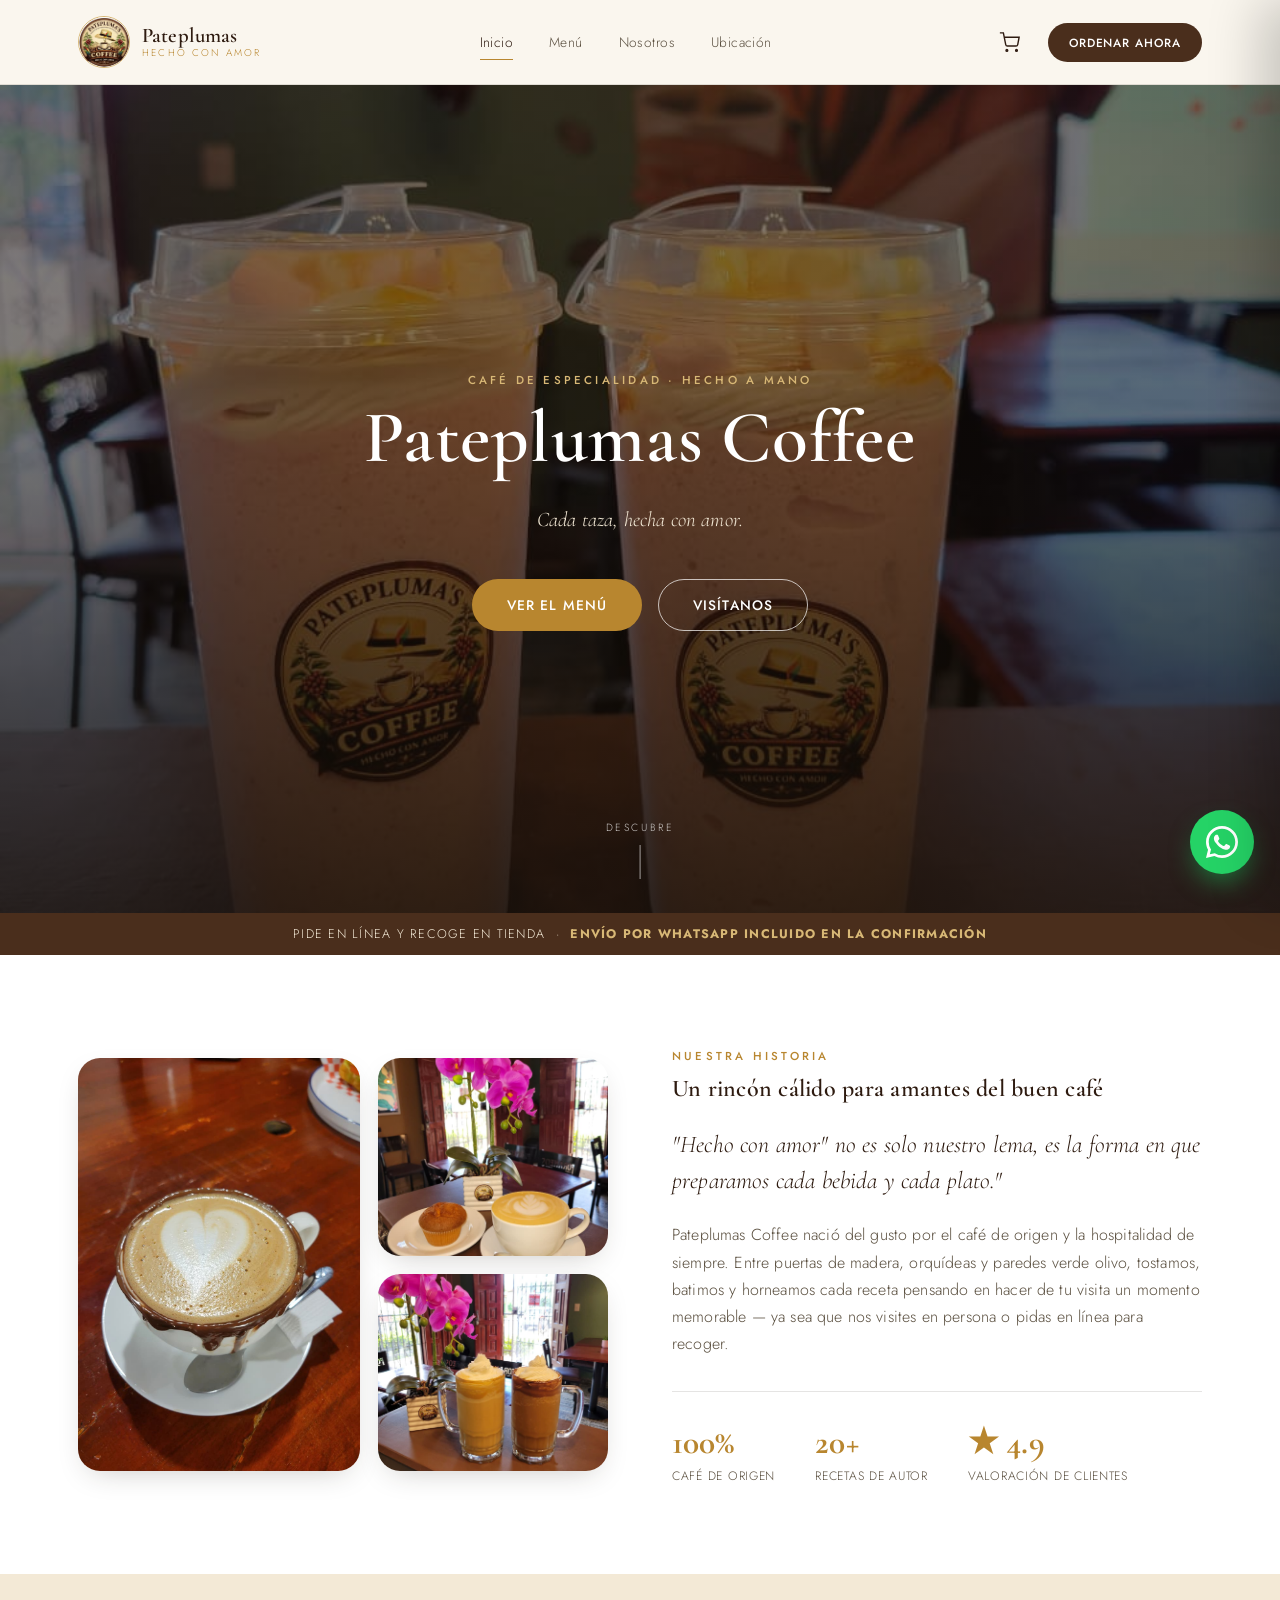
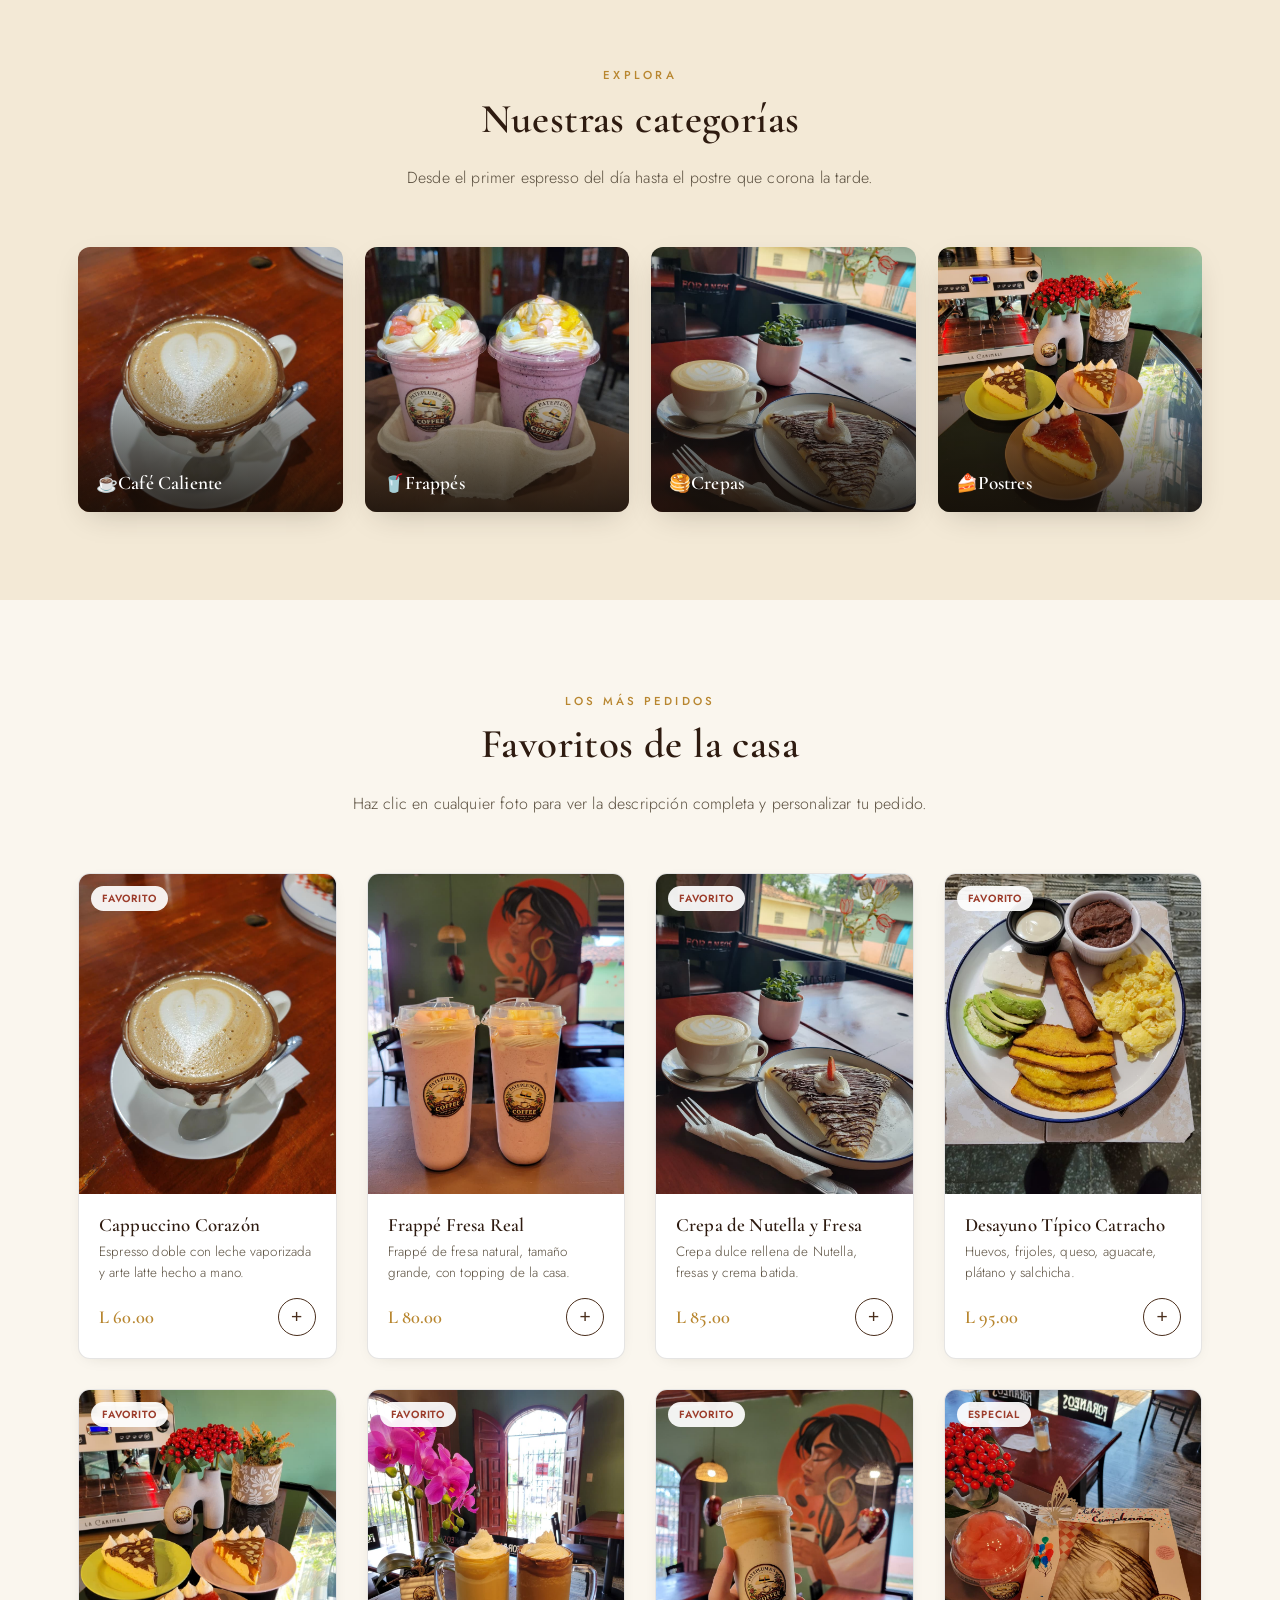
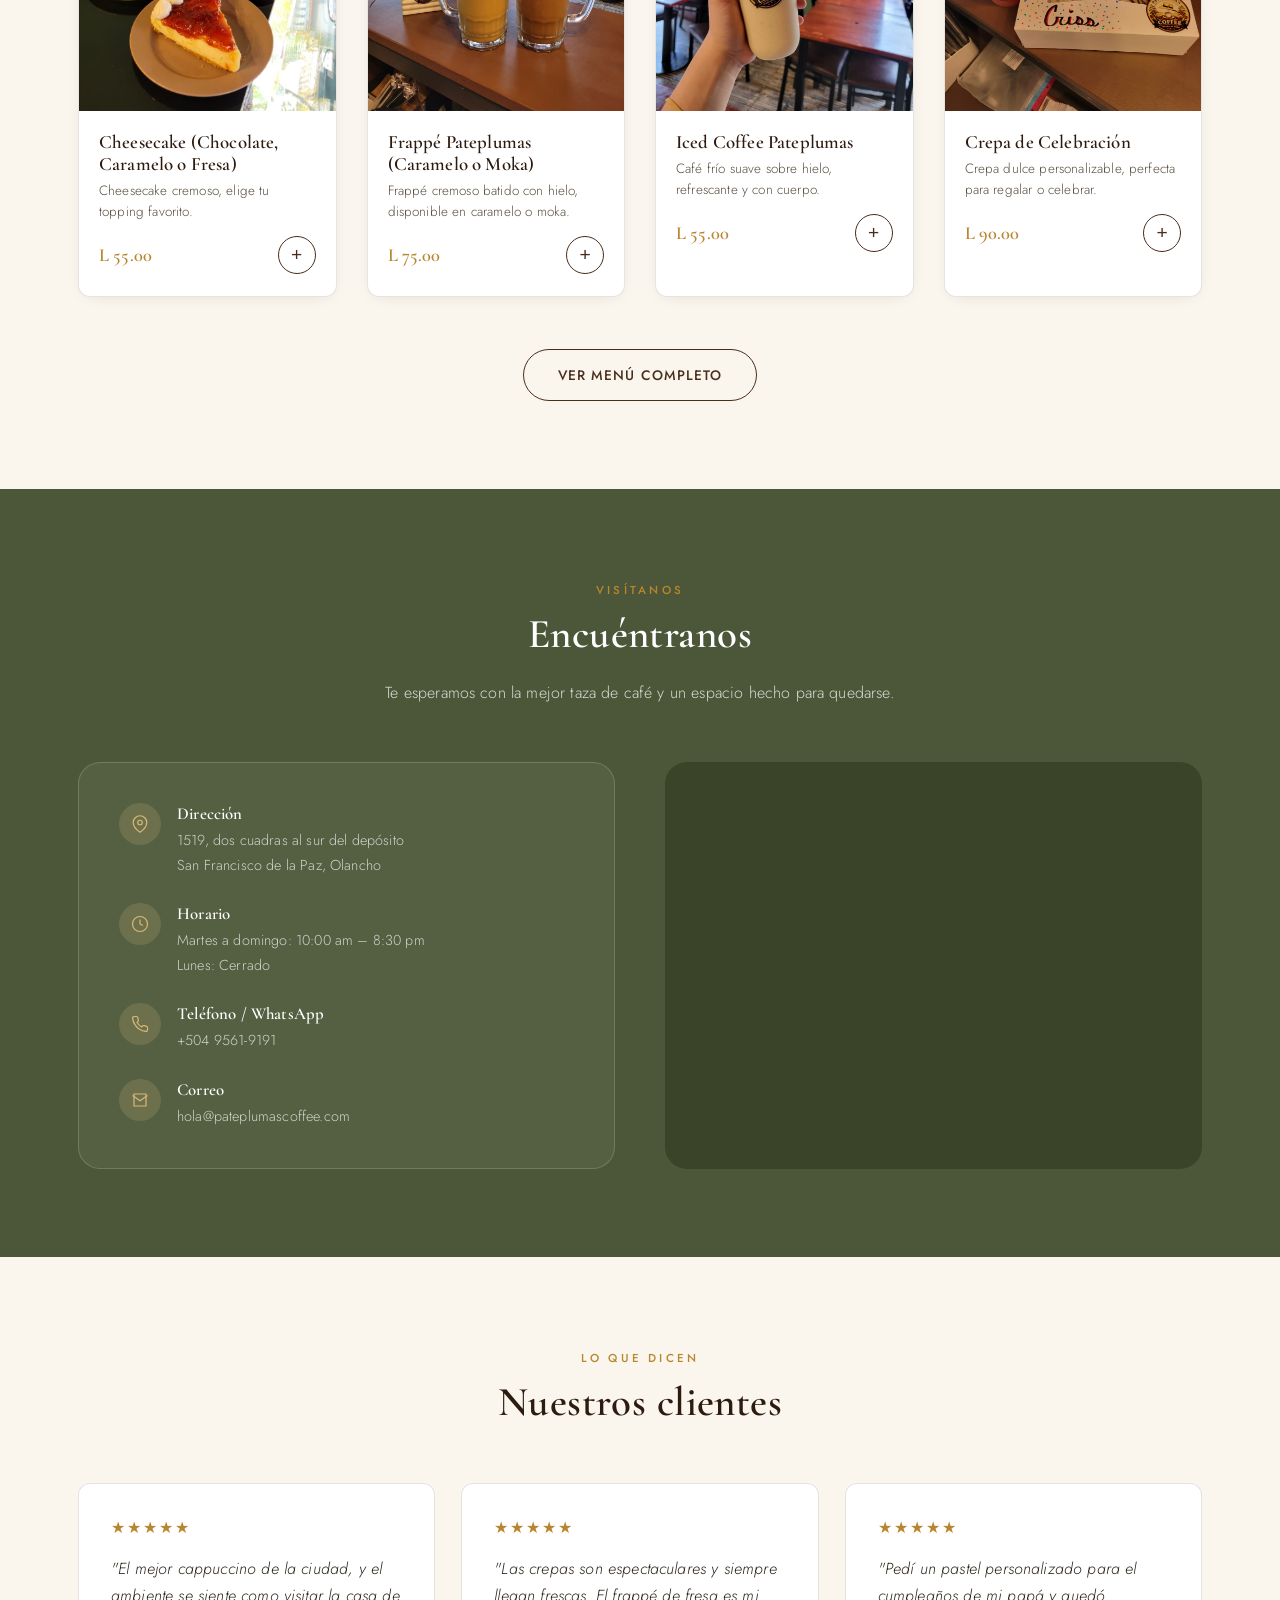
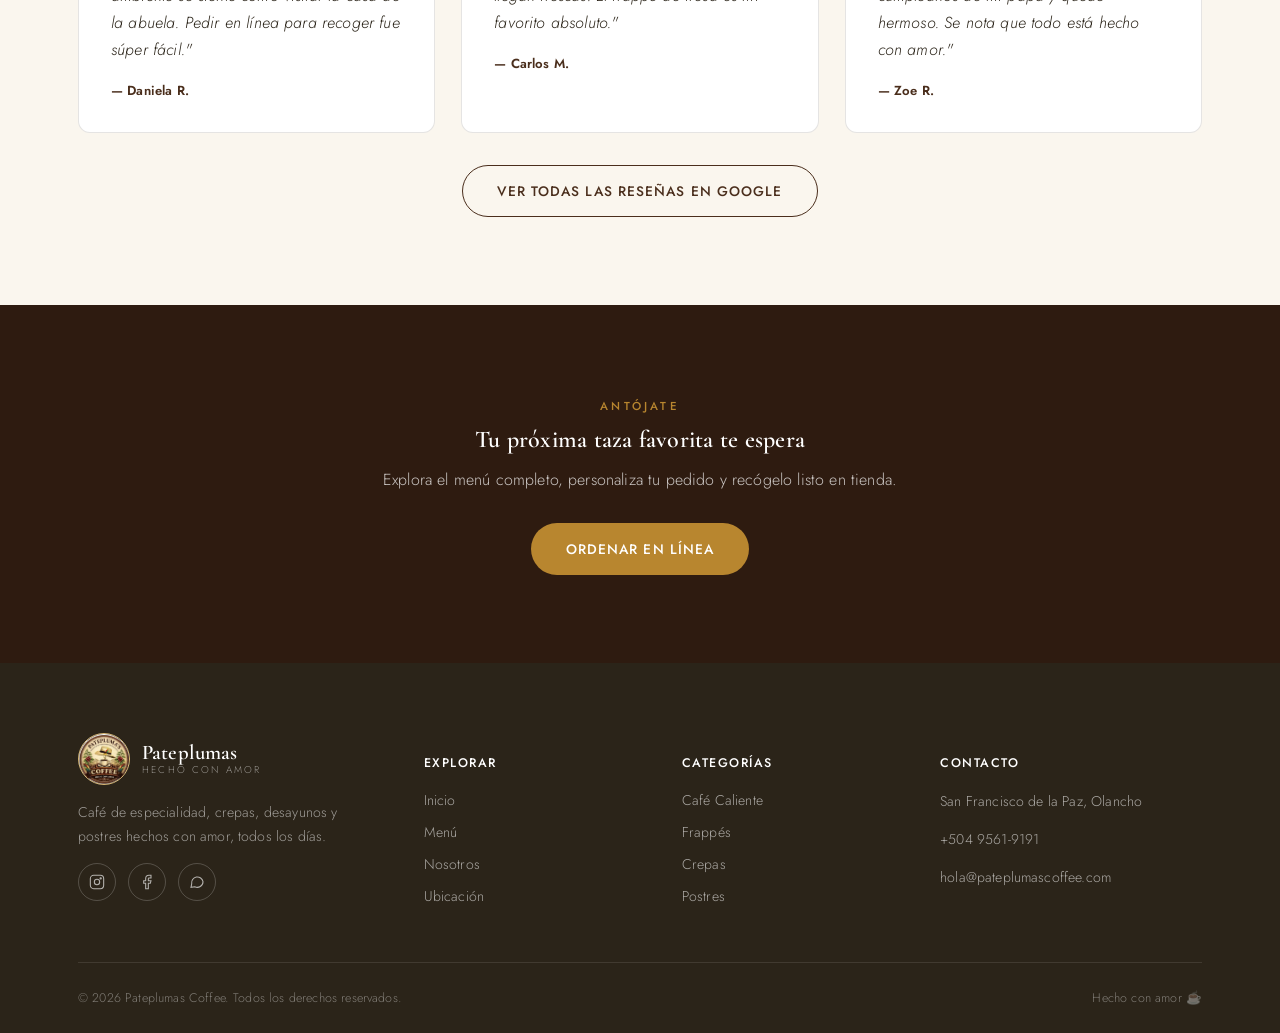
==== index.html @ cf1da81b "Initial commit: sitio Pateplumas Coffee Sitio estático (inicio, menú, nosotros) con carrito vía What" ====
<!doctype html>
<html lang="es">
<head>
<meta charset="UTF-8" />
<meta name="viewport" content="width=device-width, initial-scale=1.0" />
<title>Pateplumas Coffee — Hecho con amor</title>
<meta name="description" content="Pateplumas Coffee: café de especialidad, frappés, crepas, desayunos y postres. Pide en línea y recógelo en tienda." />
<link rel="icon" href="assets/img/logo.jpeg" />
<link rel="preconnect" href="https://fonts.googleapis.com" />
<link rel="preconnect" href="https://fonts.gstatic.com" crossorigin />
<link href="https://fonts.googleapis.com/css2?family=Cormorant+Garamond:ital,wght@0,500;0,600;0,700;1,500&family=Jost:wght@300;400;500;600&display=swap" rel="stylesheet" />
<link rel="stylesheet" href="assets/css/style.css" />
</head>
<body>

<!-- ============ HEADER ============ -->
<header class="site-header">
  <div class="container">
    <a href="index.html" class="brand">
      <img src="assets/img/logo.jpeg" alt="Pateplumas Coffee" />
      <span class="brand-text">
        <span class="name">Pateplumas</span>
        <span class="tag">Hecho con amor</span>
      </span>
    </a>

    <nav class="main-nav">
      <a href="index.html" class="active">Inicio</a>
      <a href="menu.html">Menú</a>
      <a href="nosotros.html">Nosotros</a>
      <a href="index.html#ubicacion">Ubicación</a>
    </nav>

    <div class="header-actions">
      <button type="button" class="icon-btn" data-open-cart aria-label="Ver pedido">
        <svg viewBox="0 0 24 24" fill="none" stroke="currentColor" stroke-width="1.6"><circle cx="9" cy="21" r="1"/><circle cx="20" cy="21" r="1"/><path d="M1 1h4l2.68 13.39a2 2 0 0 0 2 1.61h9.72a2 2 0 0 0 2-1.61L23 6H6"/></svg>
        <span class="cart-count">0</span>
      </button>
      <a href="menu.html" class="btn btn-primary btn-sm">Ordenar Ahora</a>
      <button type="button" class="nav-toggle" id="nav-toggle" aria-label="Menú">
        <svg width="24" height="24" viewBox="0 0 24 24" fill="none" stroke="currentColor" stroke-width="1.6"><path d="M3 6h18M3 12h18M3 18h18"/></svg>
      </button>
    </div>
  </div>
</header>

<!-- ============ HERO ============ -->
<section class="hero">
  <div class="hero-bg" style="background-image:url('assets/img/frappe-fresa-grande.jpeg')"></div>
  <div class="hero-content">
    <span class="eyebrow">Café de especialidad · Hecho a mano</span>
    <h1>Pateplumas Coffee</h1>
    <p class="subtitle">Cada taza, hecha con amor.</p>
    <div class="hero-actions">
      <a href="menu.html" class="btn btn-gold">Ver el Menú</a>
      <a href="#ubicacion" class="btn btn-outline-light">Visítanos</a>
    </div>
  </div>
  <div class="hero-scroll"><span>Descubre</span><span class="line"></span></div>
</section>

<div class="strip">Pide en línea y recoge en tienda &nbsp;·&nbsp; <strong>Envío por WhatsApp incluido en la confirmación</strong></div>

<!-- ============ NOSOTROS ============ -->
<section class="about" id="nosotros">
  <div class="container about-grid">
    <div class="about-photos">
      <img class="tall reveal" src="assets/img/cappuccino-corazon.jpeg" alt="Cappuccino con arte latte" />
      <div class="stack">
        <img class="short reveal" src="assets/img/muffin-cappuccino.jpeg" alt="Muffin y café" />
        <img class="short reveal" src="assets/img/frappe-caramelo-mocha.jpeg" alt="Frappés Pateplumas" />
      </div>
    </div>
    <div class="about-text">
      <span class="eyebrow">Nuestra historia</span>
      <h2>Un rincón cálido para amantes del buen café</h2>
      <p class="lede">"Hecho con amor" no es solo nuestro lema, es la forma en que preparamos cada bebida y cada plato."</p>
      <p>Pateplumas Coffee nació del gusto por el café de origen y la hospitalidad de siempre. Entre puertas de madera, orquídeas y paredes verde olivo, tostamos, batimos y horneamos cada receta pensando en hacer de tu visita un momento memorable — ya sea que nos visites en persona o pidas en línea para recoger.</p>
      <div class="stat-row">
        <div class="stat"><b>100%</b><span>Café de origen</span></div>
        <div class="stat"><b>20+</b><span>Recetas de autor</span></div>
        <div class="stat"><b>★ 4.9</b><span>Valoración de clientes</span></div>
      </div>
    </div>
  </div>
</section>

<!-- ============ CATEGORÍAS ============ -->
<section class="categories" id="categorias">
  <div class="container">
    <div class="section-head">
      <span class="eyebrow">Explora</span>
      <h2>Nuestras categorías</h2>
      <p>Desde el primer espresso del día hasta el postre que corona la tarde.</p>
    </div>
    <div class="category-grid">
      <a class="category-card reveal" href="menu.html?cat=cafe-caliente">
        <img src="assets/img/cappuccino-corazon.jpeg" alt="Café Caliente" />
        <span class="label"><span class="icon">☕</span><span class="name">Café Caliente</span></span>
      </a>
      <a class="category-card reveal" href="menu.html?cat=frappes">
        <img src="assets/img/frappe-especial-algodon.jpeg" alt="Frappés" />
        <span class="label"><span class="icon">🥤</span><span class="name">Frappés</span></span>
      </a>
      <a class="category-card reveal" href="menu.html?cat=crepas">
        <img src="assets/img/crepa-nutella-cappuccino.jpeg" alt="Crepas" />
        <span class="label"><span class="icon">🥞</span><span class="name">Crepas</span></span>
      </a>
      <a class="category-card reveal" href="menu.html?cat=postres">
        <img src="assets/img/cheesecakes-variedad.jpeg" alt="Postres" />
        <span class="label"><span class="icon">🍰</span><span class="name">Postres</span></span>
      </a>
    </div>
  </div>
</section>

<!-- ============ FAVORITOS ============ -->
<section class="favorites">
  <div class="container">
    <div class="section-head">
      <span class="eyebrow">Los más pedidos</span>
      <h2>Favoritos de la casa</h2>
      <p>Haz clic en cualquier foto para ver la descripción completa y personalizar tu pedido.</p>
    </div>
    <div class="product-grid" id="favorites-grid"></div>
    <div style="text-align:center; margin-top:52px">
      <a href="menu.html" class="btn btn-outline">Ver menú completo</a>
    </div>
  </div>
</section>

<!-- ============ UBICACIÓN ============ -->
<section class="location" id="ubicacion">
  <div class="container">
    <div class="section-head">
      <span class="eyebrow">Visítanos</span>
      <h2>Encuéntranos</h2>
      <p>Te esperamos con la mejor taza de café y un espacio hecho para quedarse.</p>
    </div>
    <div class="location-grid">
      <div class="location-card">
        <div class="info-row">
          <div class="ico"><svg width="18" height="18" viewBox="0 0 24 24" fill="none" stroke="currentColor" stroke-width="1.6"><path d="M21 10c0 7-9 13-9 13s-9-6-9-13a9 9 0 0 1 18 0z"/><circle cx="12" cy="10" r="3"/></svg></div>
          <div><h4>Dirección</h4><p>1519, dos cuadras al sur del depósito<br/>San Francisco de la Paz, Olancho</p></div>
        </div>
        <div class="info-row">
          <div class="ico"><svg width="18" height="18" viewBox="0 0 24 24" fill="none" stroke="currentColor" stroke-width="1.6"><circle cx="12" cy="12" r="10"/><path d="M12 6v6l4 2"/></svg></div>
          <div><h4>Horario</h4><p>Martes a domingo: 10:00 am – 8:30 pm<br/>Lunes: Cerrado</p></div>
        </div>
        <div class="info-row">
          <div class="ico"><svg width="18" height="18" viewBox="0 0 24 24" fill="none" stroke="currentColor" stroke-width="1.6"><path d="M22 16.92v3a2 2 0 0 1-2.18 2 19.79 19.79 0 0 1-8.63-3.07 19.5 19.5 0 0 1-6-6 19.79 19.79 0 0 1-3.07-8.67A2 2 0 0 1 4.11 2h3a2 2 0 0 1 2 1.72c.127.96.361 1.903.7 2.81a2 2 0 0 1-.45 2.11L8.09 9.91a16 16 0 0 0 6 6l1.27-1.27a2 2 0 0 1 2.11-.45c.907.339 1.85.573 2.81.7A2 2 0 0 1 22 16.92z"/></svg></div>
          <div><h4>Teléfono / WhatsApp</h4><p>+504 9561-9191</p></div>
        </div>
        <div class="info-row">
          <div class="ico"><svg width="18" height="18" viewBox="0 0 24 24" fill="none" stroke="currentColor" stroke-width="1.6"><path d="M4 4h16v16H4z"/><path d="M22 6l-10 7L2 6"/></svg></div>
          <div><h4>Correo</h4><p>hola@pateplumascoffee.com</p></div>
        </div>
      </div>
      <div class="map-frame">
        <iframe src="https://www.google.com/maps?q=14.878038,-86.181559&z=17&output=embed" loading="lazy" title="Ubicación Pateplumas Coffee"></iframe>
      </div>
    </div>
  </div>
</section>

<!-- ============ TESTIMONIOS ============ -->
<section class="testimonials">
  <div class="container">
    <div class="section-head">
      <span class="eyebrow">Lo que dicen</span>
      <h2>Nuestros clientes</h2>
      <p id="google-rating-summary"></p>
    </div>
    <div class="testi-grid" id="testi-grid">
      <div class="testi-card">
        <div class="stars">★★★★★</div>
        <p>"El mejor cappuccino de la ciudad, y el ambiente se siente como visitar la casa de la abuela. Pedir en línea para recoger fue súper fácil."</p>
        <div class="who">— Daniela R.</div>
      </div>
      <div class="testi-card">
        <div class="stars">★★★★★</div>
        <p>"Las crepas son espectaculares y siempre llegan frescas. El frappé de fresa es mi favorito absoluto."</p>
        <div class="who">— Carlos M.</div>
      </div>
      <div class="testi-card">
        <div class="stars">★★★★★</div>
        <p>"Pedí un pastel personalizado para el cumpleaños de mi papá y quedó hermoso. Se nota que todo está hecho con amor."</p>
        <div class="who">— Zoe R.</div>
      </div>
    </div>
    <div style="text-align:center; margin-top:32px">
      <a href="https://www.google.com/maps/place/Patepluma+Coffee/@14.878038,-86.1863226,17z/data=!4m10!1m2!2m1!1spateplumas+coffee!3m6!1s0x8f6c036223b5b875:0x678444fc88ebe3a3!8m2!3d14.878038!4d-86.181559" target="_blank" rel="noopener" class="btn btn-outline" id="google-reviews-link">Ver todas las reseñas en Google</a>
    </div>
  </div>
</section>

<!-- ============ CTA FINAL ============ -->
<section class="cta-final">
  <div class="container">
    <span class="eyebrow">Antójate</span>
    <h2>Tu próxima taza favorita te espera</h2>
    <p>Explora el menú completo, personaliza tu pedido y recógelo listo en tienda.</p>
    <a href="menu.html" class="btn btn-gold">Ordenar en línea</a>
  </div>
</section>

<!-- ============ FOOTER ============ -->
<footer class="site-footer">
  <div class="container">
    <div class="footer-grid">
      <div class="footer-brand">
        <a href="index.html" class="brand">
          <img src="assets/img/logo.jpeg" alt="Pateplumas Coffee" />
          <span class="brand-text"><span class="name">Pateplumas</span><span class="tag" style="color:rgba(255,255,255,0.5)">Hecho con amor</span></span>
        </a>
        <p>Café de especialidad, crepas, desayunos y postres hechos con amor, todos los días.</p>
        <div class="social-row">
          <a href="#" aria-label="Instagram"><svg width="16" height="16" viewBox="0 0 24 24" fill="none" stroke="currentColor" stroke-width="1.6"><rect x="2" y="2" width="20" height="20" rx="5"/><circle cx="12" cy="12" r="4"/><circle cx="17.5" cy="6.5" r="1"/></svg></a>
          <a href="#" aria-label="Facebook"><svg width="16" height="16" viewBox="0 0 24 24" fill="none" stroke="currentColor" stroke-width="1.6"><path d="M18 2h-3a5 5 0 0 0-5 5v3H7v4h3v8h4v-8h3l1-4h-4V7a1 1 0 0 1 1-1h3z"/></svg></a>
          <a href="#" aria-label="WhatsApp"><svg width="16" height="16" viewBox="0 0 24 24" fill="none" stroke="currentColor" stroke-width="1.6"><path d="M21 11.5a8.5 8.5 0 0 1-12.36 7.56L3 20l1.05-5.4A8.5 8.5 0 1 1 21 11.5z"/></svg></a>
        </div>
      </div>
      <div class="footer-col">
        <h5>Explorar</h5>
        <a href="index.html">Inicio</a>
        <a href="menu.html">Menú</a>
        <a href="nosotros.html">Nosotros</a>
        <a href="index.html#ubicacion">Ubicación</a>
      </div>
      <div class="footer-col">
        <h5>Categorías</h5>
        <a href="menu.html?cat=cafe-caliente">Café Caliente</a>
        <a href="menu.html?cat=frappes">Frappés</a>
        <a href="menu.html?cat=crepas">Crepas</a>
        <a href="menu.html?cat=postres">Postres</a>
      </div>
      <div class="footer-col">
        <h5>Contacto</h5>
        <p>San Francisco de la Paz, Olancho</p>
        <p>+504 9561-9191</p>
        <p>hola@pateplumascoffee.com</p>
      </div>
    </div>
    <div class="footer-bottom">
      <span>© 2026 Pateplumas Coffee. Todos los derechos reservados.</span>
      <span>Hecho con amor ☕</span>
    </div>
  </div>
</footer>

<!-- ============ OVERLAY / MODAL / DRAWER / TOAST ============ -->
<div class="overlay" id="overlay"></div>

<div class="modal" id="product-modal">
  <button type="button" class="modal-close" id="modal-close-btn" aria-label="Cerrar">
    <svg width="16" height="16" viewBox="0 0 24 24" fill="none" stroke="currentColor" stroke-width="2"><path d="M18 6 6 18M6 6l12 12"/></svg>
  </button>
  <div class="product-modal-grid">
    <div class="product-modal-photo"><img id="modal-photo" src="" alt="" /></div>
    <div class="product-modal-info">
      <span class="cat-label" id="modal-cat"></span>
      <h2 id="modal-name"></h2>
      <p class="long-desc" id="modal-desc"></p>

      <div class="option-group" id="modal-sizes">
        <div class="og-title">Tamaño</div>
        <div class="option-pills"></div>
      </div>

      <div class="option-group" id="modal-extras">
        <div class="og-title">Personaliza tu pedido</div>
        <div class="extras-list"></div>
      </div>

      <div class="qty-row">
        <div class="og-title" style="margin:0">Cantidad</div>
        <div class="qty-control">
          <button type="button" id="modal-qty-minus">−</button>
          <span id="modal-qty">1</span>
          <button type="button" id="modal-qty-plus">+</button>
        </div>
      </div>

      <div class="qty-row">
        <span class="og-title" style="margin:0">Total</span>
        <span class="modal-total" id="modal-total">L 0.00</span>
      </div>

      <button type="button" class="btn btn-primary btn-block" id="modal-add-btn">Agregar al pedido</button>
    </div>
  </div>
</div>

<div class="drawer" id="cart-drawer">
  <div class="drawer-head">
    <h3>Tu pedido</h3>
    <button type="button" class="icon-btn" data-close-cart aria-label="Cerrar pedido">
      <svg width="18" height="18" viewBox="0 0 24 24" fill="none" stroke="currentColor" stroke-width="1.8"><path d="M18 6 6 18M6 6l12 12"/></svg>
    </button>
  </div>

  <!-- Paso: Carrito -->
  <div class="checkout-step active" id="step-cart">
    <div class="drawer-body" id="drawer-cart-body"></div>
    <div class="drawer-foot">
      <div class="summary-row total"><span>Subtotal</span><span id="drawer-subtotal">L 0.00</span></div>
      <p style="font-size:0.74rem;color:var(--color-ink-soft);margin:8px 0 16px">El total final se confirma en tienda al momento de recoger.</p>
      <button type="button" class="btn btn-primary btn-block" id="cart-checkout-btn" disabled>Continuar pedido</button>
    </div>
  </div>

  <!-- Paso: Detalles del pedido -->
  <div class="checkout-step" id="step-details">
    <div class="drawer-body">
      <button type="button" class="step-back" data-back-to="cart">← Volver al pedido</button>
      <h3 style="margin-bottom:6px">Datos para recoger tu pedido</h3>
      <p style="font-size:0.82rem;margin-bottom:18px">Al enviar, se abrirá WhatsApp con tu pedido completo listo para mandar.</p>
      <form id="details-form">
        <div class="field"><label>Nombre completo</label><input type="text" id="field-name" required /></div>
        <div class="field"><label>Teléfono</label><input type="tel" id="field-phone" required /></div>
        <div class="field">
          <label>¿Cuándo recoges?</label>
          <select id="field-time" required>
            <option value="">Selecciona una opción</option>
            <option value="asap">Lo antes posible (20-25 min)</option>
            <option value="30">En 30 minutos</option>
            <option value="60">En 1 hora</option>
            <option value="120">En 2 horas</option>
          </select>
        </div>
        <div class="field">
          <label>Método de pago en tienda</label>
          <select id="field-payment">
            <option value="Efectivo">Efectivo</option>
            <option value="Tarjeta">Tarjeta</option>
          </select>
        </div>
        <div class="field"><label>Notas especiales (opcional)</label><textarea id="field-notes" placeholder="Ej. mensaje para caja de regalo, alergias, etc."></textarea></div>

        <div class="summary-row total" style="margin-bottom:18px"><span>Subtotal</span><span id="details-subtotal">L 0.00</span></div>
        <button type="submit" class="btn btn-gold btn-block">
          <svg width="18" height="18" viewBox="0 0 32 32" fill="currentColor"><path d="M16 0C7.163 0 0 7.163 0 16c0 2.837.741 5.5 2.041 7.812L0 32l8.354-2.021A15.9 15.9 0 0 0 16 32c8.837 0 16-7.163 16-16S24.837 0 16 0zm0 29.257a13.19 13.19 0 0 1-6.729-1.84l-.483-.287-4.995 1.208 1.234-4.87-.315-.5A13.19 13.19 0 0 1 2.743 16C2.743 8.7 8.7 2.743 16 2.743S29.257 8.7 29.257 16 23.3 29.257 16 29.257zm7.29-9.876c-.399-.2-2.36-1.166-2.726-1.3-.365-.133-.63-.2-.897.2-.266.399-1.03 1.3-1.263 1.566-.233.266-.465.3-.864.1-.399-.2-1.685-.621-3.21-1.981-1.187-1.059-1.989-2.367-2.222-2.766-.233-.399-.025-.615.175-.814.18-.18.4-.465.6-.698.2-.233.266-.399.4-.665.133-.266.066-.499-.033-.698-.1-.2-.897-2.164-1.229-2.964-.324-.777-.653-.672-.897-.685l-.764-.014c-.266 0-.698.1-1.063.499-.365.399-1.396 1.364-1.396 3.328 0 1.964 1.429 3.862 1.628 4.129.2.266 2.812 4.293 6.815 6.02.952.411 1.694.657 2.273.841.955.304 1.825.261 2.512.158.766-.114 2.36-.965 2.693-1.897.333-.931.333-1.73.233-1.897-.1-.166-.365-.266-.764-.465z"/></svg>
          Enviar pedido por WhatsApp
        </button>
      </form>
    </div>
  </div>

  <!-- Paso: Confirmación -->
  <div class="checkout-step" id="step-confirm">
    <div class="drawer-body">
      <div class="confirm-box">
        <div class="check-circle">✓</div>
        <p class="eyebrow" style="margin-bottom:0">Pedido listo para enviar</p>
        <div class="order-no" id="confirm-order-no">PP-000000</div>
        <p>Recoge tu pedido: <strong id="confirm-pickup"></strong></p>
        <div class="receipt" id="confirm-receipt"></div>
        <p style="font-size:0.8rem;margin-bottom:14px">Deberías ver WhatsApp abierto en otra pestaña. Si no se abrió, usa el botón:</p>
        <a href="#" id="whatsapp-link" target="_blank" rel="noopener" class="btn btn-gold btn-block" style="margin-bottom:12px">Enviar pedido por WhatsApp</a>
        <button type="button" class="btn btn-outline btn-block" id="new-order-btn">Listo</button>
      </div>
    </div>
  </div>
</div>

<a href="#" class="whatsapp-float" target="_blank" rel="noopener" aria-label="Escríbenos por WhatsApp">
  <svg viewBox="0 0 32 32" fill="#fff"><path d="M16 0C7.163 0 0 7.163 0 16c0 2.837.741 5.5 2.041 7.812L0 32l8.354-2.021A15.9 15.9 0 0 0 16 32c8.837 0 16-7.163 16-16S24.837 0 16 0zm0 29.257a13.19 13.19 0 0 1-6.729-1.84l-.483-.287-4.995 1.208 1.234-4.87-.315-.5A13.19 13.19 0 0 1 2.743 16C2.743 8.7 8.7 2.743 16 2.743S29.257 8.7 29.257 16 23.3 29.257 16 29.257zm7.29-9.876c-.399-.2-2.36-1.166-2.726-1.3-.365-.133-.63-.2-.897.2-.266.399-1.03 1.3-1.263 1.566-.233.266-.465.3-.864.1-.399-.2-1.685-.621-3.21-1.981-1.187-1.059-1.989-2.367-2.222-2.766-.233-.399-.025-.615.175-.814.18-.18.4-.465.6-.698.2-.233.266-.399.4-.665.133-.266.066-.499-.033-.698-.1-.2-.897-2.164-1.229-2.964-.324-.777-.653-.672-.897-.685l-.764-.014c-.266 0-.698.1-1.063.499-.365.399-1.396 1.364-1.396 3.328 0 1.964 1.429 3.862 1.628 4.129.2.266 2.812 4.293 6.815 6.02.952.411 1.694.657 2.273.841.955.304 1.825.261 2.512.158.766-.114 2.36-.965 2.693-1.897.333-.931.333-1.73.233-1.897-.1-.166-.365-.266-.764-.465z"/></svg>
</a>

<div class="toast" id="toast"></div>

<script src="assets/js/data.js"></script>
<script src="assets/js/app.js"></script>
<script>
  // Render de "Favoritos de la casa" en la página de inicio
  document.addEventListener("DOMContentLoaded", () => {
    const favIds = [
      "cappuccino-corazon",
      "frappe-fresa-real",
      "crepa-nutella-fresa",
      "desayuno-tipico",
      "cheesecake-trio",
      "frappe-caramelo-moka",
      "iced-coffee",
      "crepa-celebracion",
    ];
    const grid = document.getElementById("favorites-grid");
    grid.innerHTML = favIds
      .map((id) => {
        const p = getProductById(id);
        if (!p) return "";
        return `
        <div class="product-card" data-product-id="${p.id}">
          <div class="product-photo reveal">
            <img src="${p.img}" alt="${p.name}" loading="lazy" />
            ${p.tags && p.tags.length ? `<span class="product-tag">${p.tags[0]}</span>` : ""}
          </div>
          <div class="product-body">
            <div class="pname">${p.name}</div>
            <div class="pdesc">${p.shortDesc}</div>
            <div class="product-footer">
              <span class="price">${formatMoney(p.price)}</span>
              <button type="button" class="add-btn" aria-label="Agregar">+</button>
            </div>
          </div>
        </div>`;
      })
      .join("");
    observeReveals(grid);

    // Volver a enlazar eventos para las tarjetas recién insertadas
    grid.querySelectorAll("[data-product-id]").forEach((el) => {
      el.addEventListener("click", (e) => {
        const addBtn = e.target.closest(".add-btn");
        const id = el.getAttribute("data-product-id");
        if (addBtn) {
          e.stopPropagation();
          quickAdd(id);
        } else {
          openProductModal(id);
        }
      });
    });
  });

  // Reseñas en vivo desde Google Maps (vía reviews.php).
  // Si la petición falla, se conservan los testimonios estáticos de respaldo.
  document.addEventListener("DOMContentLoaded", () => {
    fetch("reviews.php")
      .then((r) => r.json())
      .then((data) => {
        if (!data || data.error || !Array.isArray(data.reviews) || !data.reviews.length) return;

        const grid = document.getElementById("testi-grid");
        grid.innerHTML = data.reviews
          .slice(0, 6)
          .map((rev) => {
            const stars = Math.round(rev.rating || 5);
            const text = (rev.text || "").replace(/</g, "&lt;");
            const author = (rev.author_name || "Cliente de Google").replace(/</g, "&lt;");
            return `
            <div class="testi-card">
              <div class="stars">${"★".repeat(stars)}${"☆".repeat(5 - stars)}</div>
              <p>"${text}"</p>
              <div class="who">— ${author} · ${rev.relative_time || ""}</div>
            </div>`;
          })
          .join("");

        const summary = document.getElementById("google-rating-summary");
        if (summary && data.rating) {
          summary.textContent = `★ ${data.rating} en Google · ${data.user_ratings_total || 0} reseña${data.user_ratings_total === 1 ? "" : "s"}`;
        }

        const link = document.getElementById("google-reviews-link");
        if (link && data.maps_url) {
          link.href = data.maps_url;
        }
      })
      .catch(() => {
        // Sin conexión a la API: se mantienen los testimonios estáticos.
      });
  });
</script>
</body>
</html>
---- assets/css/style.css ----
/* =========================================================
   PATEPLUMA'S COFFEE — Hoja de estilos principal
   Estética: elegante, cálida, colonial-boutique.
   ========================================================= */

:root {
  --color-bg: #faf6ee;
  --color-surface: #ffffff;
  --color-ink: #2b2419;
  --color-ink-soft: #5a4f3f;
  --color-brown: #4a2e1c;
  --color-brown-dark: #2e1b10;
  --color-olive: #4b5738;
  --color-olive-dark: #3a4429;
  --color-terracotta: #9c3c2b;
  --color-gold: #b8862f;
  --color-gold-soft: #d8b876;
  --color-cream: #f3e9d6;
  --color-line: rgba(43, 36, 25, 0.12);

  --font-display: "Cormorant Garamond", "Playfair Display", Georgia, serif;
  --font-body: "Jost", "Poppins", "Helvetica Neue", Arial, sans-serif;

  --radius-sm: 6px;
  --radius-md: 12px;
  --radius-lg: 22px;
  --shadow-soft: 0 10px 30px -12px rgba(43, 36, 25, 0.28);
  --shadow-lift: 0 18px 45px -14px rgba(43, 36, 25, 0.35);

  /* Todas las fotos de producto comparten esta relación de aspecto */
  --photo-ratio: 4 / 5;
}

* {
  box-sizing: border-box;
}

html {
  scroll-behavior: smooth;
}

body {
  margin: 0;
  font-family: var(--font-body);
  background: var(--color-bg);
  color: var(--color-ink);
  -webkit-font-smoothing: antialiased;
  font-weight: 300;
  letter-spacing: 0.01em;
}

img {
  max-width: 100%;
  display: block;
}

/* ---------- Efecto de entrada al hacer scroll ---------- */
.reveal {
  opacity: 0;
  transform: translateY(28px);
  transition: opacity 0.7s ease, transform 0.7s ease;
}
.reveal.is-visible {
  opacity: 1;
  transform: none;
}
@media (prefers-reduced-motion: reduce) {
  .reveal {
    transition: none;
    opacity: 1;
    transform: none;
  }
}

a {
  color: inherit;
  text-decoration: none;
}

h1, h2, h3, h4 {
  font-family: var(--font-display);
  font-weight: 600;
  color: var(--color-brown-dark);
  margin: 0 0 0.5em;
  letter-spacing: 0.01em;
}

.eyebrow {
  font-family: var(--font-body);
  font-size: 0.72rem;
  letter-spacing: 0.28em;
  text-transform: uppercase;
  color: var(--color-gold);
  font-weight: 500;
  display: inline-block;
  margin-bottom: 0.9em;
}

p {
  line-height: 1.7;
  color: var(--color-ink-soft);
}

.container {
  width: 100%;
  max-width: 1180px;
  margin: 0 auto;
  padding: 0 28px;
}

section {
  padding: 88px 0;
}

.section-head {
  text-align: center;
  max-width: 640px;
  margin: 0 auto 56px;
}

.section-head h2 {
  font-size: clamp(2rem, 3.2vw, 2.8rem);
}

.section-head p {
  margin-top: 14px;
}

/* ---------- Botones ---------- */
.btn {
  display: inline-flex;
  align-items: center;
  justify-content: center;
  gap: 8px;
  font-family: var(--font-body);
  font-size: 0.86rem;
  letter-spacing: 0.08em;
  text-transform: uppercase;
  font-weight: 500;
  padding: 15px 34px;
  border-radius: 999px;
  border: 1px solid transparent;
  cursor: pointer;
  transition: all 0.28s ease;
  white-space: nowrap;
}

.btn-primary {
  background: var(--color-brown);
  color: #fff;
}
.btn-primary:hover {
  background: var(--color-brown-dark);
  transform: translateY(-2px);
  box-shadow: var(--shadow-soft);
}

.btn-gold {
  background: var(--color-gold);
  color: #fff;
}
.btn-gold:hover {
  background: #a1741f;
  transform: translateY(-2px);
  box-shadow: var(--shadow-soft);
}

.btn-outline {
  background: transparent;
  border-color: var(--color-brown);
  color: var(--color-brown);
}
.btn-outline:hover {
  background: var(--color-brown);
  color: #fff;
}

.btn-outline-light {
  background: transparent;
  border-color: rgba(255, 255, 255, 0.7);
  color: #fff;
}
.btn-outline-light:hover {
  background: #fff;
  color: var(--color-brown-dark);
}

.btn-block {
  width: 100%;
}

.btn-sm {
  padding: 10px 20px;
  font-size: 0.74rem;
}

.btn:disabled {
  opacity: 0.5;
  cursor: not-allowed;
}

/* ---------- Header ---------- */
.site-header {
  position: sticky;
  top: 0;
  z-index: 500;
  background: rgba(250, 246, 238, 0.92);
  backdrop-filter: blur(10px);
  border-bottom: 1px solid var(--color-line);
}

.site-header .container {
  display: flex;
  align-items: center;
  justify-content: space-between;
  height: 84px;
}

.brand {
  display: flex;
  align-items: center;
  gap: 12px;
}

.brand img {
  height: 52px;
  width: 52px;
  object-fit: cover;
  border-radius: 50%;
  border: 1px solid var(--color-gold-soft);
}

.brand-text {
  display: flex;
  flex-direction: column;
  line-height: 1.1;
}

.brand-text .name {
  font-family: var(--font-display);
  font-size: 1.3rem;
  font-weight: 600;
  color: var(--color-brown-dark);
}

.brand-text .tag {
  font-size: 0.62rem;
  letter-spacing: 0.22em;
  text-transform: uppercase;
  color: var(--color-gold);
}

.main-nav {
  display: flex;
  align-items: center;
  gap: 36px;
}

.main-nav a {
  font-size: 0.86rem;
  letter-spacing: 0.03em;
  color: var(--color-ink-soft);
  position: relative;
  padding: 6px 0;
  transition: color 0.2s ease;
}

.main-nav a:hover,
.main-nav a.active {
  color: var(--color-brown-dark);
}

.main-nav a::after {
  content: "";
  position: absolute;
  left: 0;
  bottom: -2px;
  height: 1px;
  width: 0;
  background: var(--color-gold);
  transition: width 0.25s ease;
}

.main-nav a:hover::after,
.main-nav a.active::after {
  width: 100%;
}

.header-actions {
  display: flex;
  align-items: center;
  gap: 18px;
}

.icon-btn {
  position: relative;
  background: none;
  border: none;
  cursor: pointer;
  color: var(--color-brown-dark);
  display: flex;
  align-items: center;
  justify-content: center;
  width: 40px;
  height: 40px;
  border-radius: 50%;
  transition: background 0.2s ease;
}
.icon-btn:hover {
  background: var(--color-cream);
}
.icon-btn svg {
  width: 21px;
  height: 21px;
}

.cart-count {
  position: absolute;
  top: 0;
  right: 0;
  background: var(--color-terracotta);
  color: #fff;
  font-size: 0.62rem;
  min-width: 17px;
  height: 17px;
  border-radius: 50%;
  display: flex;
  align-items: center;
  justify-content: center;
  font-weight: 600;
  padding: 0 3px;
}

.nav-toggle {
  display: none;
  background: none;
  border: none;
  cursor: pointer;
  color: var(--color-brown-dark);
}

/* ---------- Hero ---------- */
.hero {
  position: relative;
  min-height: 92vh;
  display: flex;
  align-items: center;
  overflow: hidden;
  background: var(--color-brown-dark);
}

.hero-bg {
  position: absolute;
  inset: 0;
  background-size: cover;
  background-position: center 65%;
}

.hero-bg::after {
  content: "";
  position: absolute;
  inset: 0;
  background: linear-gradient(
    180deg,
    rgba(20, 14, 8, 0.55) 0%,
    rgba(20, 14, 8, 0.55) 40%,
    rgba(20, 14, 8, 0.86) 100%
  );
}

.hero-content {
  position: relative;
  z-index: 2;
  text-align: center;
  color: #fff;
  max-width: 720px;
  margin: 0 auto;
  padding: 0 24px;
}

.hero-content .eyebrow {
  color: var(--color-gold-soft);
}

.hero-content h1 {
  color: #fff;
  font-size: clamp(2.6rem, 6vw, 4.6rem);
  line-height: 1.05;
  margin-bottom: 0.35em;
}

.hero-content .subtitle {
  font-family: var(--font-display);
  font-style: italic;
  font-size: 1.3rem;
  color: var(--color-cream);
  margin-bottom: 2em;
}

.hero-actions {
  display: flex;
  gap: 16px;
  justify-content: center;
  flex-wrap: wrap;
}

.hero-scroll {
  position: absolute;
  bottom: 34px;
  left: 50%;
  transform: translateX(-50%);
  color: rgba(255, 255, 255, 0.75);
  font-size: 0.65rem;
  letter-spacing: 0.25em;
  text-transform: uppercase;
  display: flex;
  flex-direction: column;
  align-items: center;
  gap: 10px;
  z-index: 2;
}

.hero-scroll .line {
  width: 1px;
  height: 34px;
  background: rgba(255, 255, 255, 0.6);
  animation: scrollLine 2s infinite;
}

@keyframes scrollLine {
  0% { transform: scaleY(0); transform-origin: top; }
  50% { transform: scaleY(1); transform-origin: top; }
  51% { transform: scaleY(1); transform-origin: bottom; }
  100% { transform: scaleY(0); transform-origin: bottom; }
}

/* ---------- Franja de anuncio ---------- */
.strip {
  background: var(--color-brown);
  color: var(--color-cream);
  padding: 12px 0;
  font-size: 0.78rem;
  letter-spacing: 0.1em;
  text-transform: uppercase;
  text-align: center;
}
.strip strong {
  color: var(--color-gold-soft);
}

/* ---------- Nosotros ---------- */
.about {
  background: var(--color-surface);
}

.about-grid {
  display: grid;
  grid-template-columns: 1fr 1fr;
  gap: 64px;
  align-items: center;
}

.about-photos {
  display: grid;
  grid-template-columns: 1.1fr 0.9fr;
  gap: 18px;
}

.about-photos img {
  width: 100%;
  height: 100%;
  object-fit: cover;
  border-radius: var(--radius-lg);
  box-shadow: var(--shadow-soft);
}

.about-photos .tall {
  aspect-ratio: 3 / 4.4;
}

.about-photos .stack {
  display: flex;
  flex-direction: column;
  gap: 18px;
}

.about-photos .short {
  aspect-ratio: 3 / 2.1;
}

.about-text .lede {
  font-family: var(--font-display);
  font-size: 1.5rem;
  color: var(--color-brown-dark);
  font-style: italic;
  line-height: 1.5;
  margin-bottom: 22px;
}

.stat-row {
  display: flex;
  gap: 40px;
  margin-top: 34px;
  padding-top: 30px;
  border-top: 1px solid var(--color-line);
}

.stat-row .stat b {
  display: block;
  font-family: var(--font-display);
  font-size: 2.1rem;
  color: var(--color-gold);
}
.stat-row .stat span {
  font-size: 0.76rem;
  letter-spacing: 0.06em;
  text-transform: uppercase;
  color: var(--color-ink-soft);
}

/* ---------- Categorías ---------- */
.categories {
  background: var(--color-cream);
}

.category-grid {
  display: grid;
  grid-template-columns: repeat(4, 1fr);
  gap: 22px;
}

.category-card {
  position: relative;
  border-radius: var(--radius-md);
  overflow: hidden;
  aspect-ratio: 1 / 1;
  cursor: pointer;
  box-shadow: var(--shadow-soft);
}

.category-card img {
  position: absolute;
  inset: 0;
  width: 100%;
  height: 100%;
  object-fit: cover;
  transition: transform 0.5s ease;
}

.category-card:hover img {
  transform: scale(1.07);
}

.category-card::after {
  content: "";
  position: absolute;
  inset: 0;
  background: linear-gradient(180deg, rgba(20, 14, 8, 0) 45%, rgba(20, 14, 8, 0.82) 100%);
}

.category-card .label {
  position: absolute;
  left: 18px;
  right: 18px;
  bottom: 16px;
  z-index: 2;
  color: #fff;
}

.category-card .label .icon {
  font-size: 1.1rem;
}

.category-card .label .name {
  font-family: var(--font-display);
  font-size: 1.2rem;
  font-weight: 600;
}

/* ---------- Menu filter ---------- */
.menu-hero {
  background: var(--color-brown-dark);
  color: #fff;
  padding: 150px 0 60px;
  text-align: center;
}
.menu-hero .eyebrow { color: var(--color-gold-soft); }
.menu-hero h1 { color: #fff; font-size: clamp(2.2rem, 4vw, 3.2rem); }
.menu-hero p { color: rgba(255,255,255,0.75); max-width: 560px; margin: 12px auto 0; }

.filter-bar {
  position: sticky;
  top: 84px;
  z-index: 400;
  background: var(--color-bg);
  border-bottom: 1px solid var(--color-line);
  padding: 18px 0;
}

.filter-scroll {
  display: flex;
  gap: 10px;
  overflow-x: auto;
  scrollbar-width: none;
  padding-bottom: 2px;
}
.filter-scroll::-webkit-scrollbar { display: none; }

.filter-pill {
  flex: 0 0 auto;
  padding: 10px 20px;
  border-radius: 999px;
  border: 1px solid var(--color-line);
  background: var(--color-surface);
  font-size: 0.82rem;
  letter-spacing: 0.03em;
  cursor: pointer;
  transition: all 0.2s ease;
  display: flex;
  align-items: center;
  gap: 8px;
  color: var(--color-ink-soft);
}

.filter-pill:hover {
  border-color: var(--color-gold);
}

.filter-pill.active {
  background: var(--color-brown);
  border-color: var(--color-brown);
  color: #fff;
}

/* ---------- Product grid ---------- */
.product-section {
  padding: 60px 0 100px;
}

.product-grid {
  display: grid;
  grid-template-columns: repeat(auto-fill, minmax(255px, 1fr));
  gap: 30px;
}

.category-title {
  font-size: 1.5rem;
  margin: 56px 0 26px;
  display: flex;
  align-items: center;
  gap: 12px;
}
.category-title:first-child { margin-top: 0; }
.category-title .icon { font-size: 1.3rem; }

.product-card {
  background: var(--color-surface);
  border-radius: var(--radius-md);
  overflow: hidden;
  cursor: pointer;
  box-shadow: 0 4px 18px -10px rgba(43,36,25,0.22);
  transition: transform 0.3s ease, box-shadow 0.3s ease;
  border: 1px solid var(--color-line);
}

.product-card:hover {
  transform: translateY(-6px);
  box-shadow: var(--shadow-lift);
}

.product-photo {
  position: relative;
  width: 100%;
  aspect-ratio: var(--photo-ratio);
  overflow: hidden;
  background: var(--color-cream);
}

.product-photo img {
  width: 100%;
  height: 100%;
  object-fit: cover;
  transition: transform 0.6s ease;
}

.product-card:hover .product-photo img {
  transform: scale(1.06);
}

.product-tag {
  position: absolute;
  top: 12px;
  left: 12px;
  background: rgba(255,255,255,0.92);
  color: var(--color-terracotta);
  font-size: 0.65rem;
  letter-spacing: 0.08em;
  text-transform: uppercase;
  padding: 5px 11px;
  border-radius: 999px;
  font-weight: 600;
}

.product-body {
  padding: 20px 20px 22px;
}

.product-body .pname {
  font-family: var(--font-display);
  font-size: 1.18rem;
  font-weight: 600;
  color: var(--color-brown-dark);
  margin-bottom: 6px;
}

.product-body .pdesc {
  font-size: 0.84rem;
  color: var(--color-ink-soft);
  line-height: 1.55;
  display: -webkit-box;
  -webkit-line-clamp: 2;
  -webkit-box-orient: vertical;
  overflow: hidden;
  margin-bottom: 14px;
  min-height: 2.6em;
}

.product-footer {
  display: flex;
  align-items: center;
  justify-content: space-between;
}

.price {
  font-family: var(--font-display);
  font-size: 1.15rem;
  font-weight: 600;
  color: var(--color-gold);
}

.add-btn {
  width: 38px;
  height: 38px;
  border-radius: 50%;
  border: 1px solid var(--color-brown);
  background: transparent;
  color: var(--color-brown);
  font-size: 1.2rem;
  cursor: pointer;
  display: flex;
  align-items: center;
  justify-content: center;
  transition: all 0.2s ease;
}
.add-btn:hover {
  background: var(--color-brown);
  color: #fff;
}

/* ---------- Ubicación ---------- */
.location {
  background: var(--color-olive);
  color: #fff;
}
.location h2 { color: #fff; }
.location .section-head p { color: rgba(255,255,255,0.78); }

.location-grid {
  display: grid;
  grid-template-columns: 1fr 1fr;
  gap: 50px;
  align-items: stretch;
}

.location-card {
  background: rgba(255,255,255,0.06);
  border: 1px solid rgba(255,255,255,0.16);
  border-radius: var(--radius-lg);
  padding: 40px;
}

.info-row {
  display: flex;
  gap: 16px;
  margin-bottom: 26px;
}
.info-row:last-child { margin-bottom: 0; }

.info-row .ico {
  width: 42px;
  height: 42px;
  border-radius: 50%;
  background: rgba(216, 184, 118, 0.18);
  color: var(--color-gold-soft);
  display: flex;
  align-items: center;
  justify-content: center;
  flex-shrink: 0;
}

.info-row h4 {
  color: #fff;
  font-size: 1.05rem;
  margin-bottom: 4px;
}
.info-row p {
  color: rgba(255,255,255,0.72);
  margin: 0;
  font-size: 0.9rem;
}

.map-frame {
  border-radius: var(--radius-lg);
  overflow: hidden;
  min-height: 320px;
  background: var(--color-olive-dark);
  position: relative;
}
.map-frame iframe {
  width: 100%;
  height: 100%;
  min-height: 320px;
  border: 0;
  filter: grayscale(0.3) sepia(0.15);
}

/* ---------- Testimonios ---------- */
.testimonials {
  background: var(--color-bg);
}

.testi-grid {
  display: grid;
  grid-template-columns: repeat(3, 1fr);
  gap: 26px;
}

.testi-card {
  background: var(--color-surface);
  border: 1px solid var(--color-line);
  border-radius: var(--radius-md);
  padding: 32px;
}

.testi-card .stars {
  color: var(--color-gold);
  letter-spacing: 2px;
  margin-bottom: 14px;
}

.testi-card p {
  font-style: italic;
  color: var(--color-ink);
}

.testi-card .who {
  margin-top: 18px;
  font-size: 0.82rem;
  font-weight: 600;
  color: var(--color-brown);
  font-style: normal;
}

/* ---------- CTA final ---------- */
.cta-final {
  background: var(--color-brown-dark);
  color: #fff;
  text-align: center;
}
.cta-final h2 { color: #fff; }
.cta-final p { color: rgba(255,255,255,0.75); max-width: 520px; margin: 0 auto 30px; }

/* ---------- Footer ---------- */
.site-footer {
  background: var(--color-ink);
  color: rgba(255,255,255,0.65);
  padding: 70px 0 26px;
}

.footer-grid {
  display: grid;
  grid-template-columns: 1.4fr 1fr 1fr 1.2fr;
  gap: 40px;
  padding-bottom: 44px;
  border-bottom: 1px solid rgba(255,255,255,0.1);
}

.footer-brand .brand-text .name { color: #fff; }
.footer-brand p {
  color: rgba(255,255,255,0.55);
  font-size: 0.88rem;
  margin-top: 16px;
  max-width: 280px;
}

.footer-col h5 {
  font-family: var(--font-body);
  color: #fff;
  font-size: 0.78rem;
  letter-spacing: 0.12em;
  text-transform: uppercase;
  margin-bottom: 18px;
  font-weight: 500;
}

.footer-col a, .footer-col p {
  display: block;
  font-size: 0.88rem;
  color: rgba(255,255,255,0.6);
  margin-bottom: 12px;
  transition: color 0.2s ease;
}
.footer-col a:hover { color: var(--color-gold-soft); }

.social-row {
  display: flex;
  gap: 12px;
  margin-top: 6px;
}
.social-row a {
  width: 38px;
  height: 38px;
  border-radius: 50%;
  border: 1px solid rgba(255,255,255,0.2);
  display: flex;
  align-items: center;
  justify-content: center;
  margin: 0;
}
.social-row a:hover {
  border-color: var(--color-gold-soft);
  background: rgba(216,184,118,0.1);
}

.footer-bottom {
  display: flex;
  justify-content: space-between;
  align-items: center;
  padding-top: 26px;
  font-size: 0.78rem;
  color: rgba(255,255,255,0.4);
  flex-wrap: wrap;
  gap: 10px;
}

/* =========================================================
   MODAL: Detalle de producto
   ========================================================= */
.overlay {
  position: fixed;
  inset: 0;
  background: rgba(20, 14, 8, 0.6);
  backdrop-filter: blur(3px);
  z-index: 900;
  opacity: 0;
  pointer-events: none;
  transition: opacity 0.3s ease;
}
.overlay.show {
  opacity: 1;
  pointer-events: auto;
}

.modal {
  position: fixed;
  z-index: 901;
  top: 50%;
  left: 50%;
  transform: translate(-50%, -48%);
  width: min(920px, 92vw);
  max-height: 88vh;
  overflow: hidden;
  background: var(--color-surface);
  border-radius: var(--radius-lg);
  box-shadow: var(--shadow-lift);
  opacity: 0;
  pointer-events: none;
  transition: opacity 0.3s ease, transform 0.3s ease;
}
.modal.show {
  opacity: 1;
  transform: translate(-50%, -50%);
  pointer-events: auto;
}

.modal-close {
  position: absolute;
  top: 18px;
  right: 18px;
  z-index: 3;
  width: 38px;
  height: 38px;
  border-radius: 50%;
  background: rgba(255,255,255,0.92);
  border: none;
  cursor: pointer;
  display: flex;
  align-items: center;
  justify-content: center;
  color: var(--color-brown-dark);
  box-shadow: 0 4px 14px rgba(0,0,0,0.15);
}

.product-modal-grid {
  display: grid;
  grid-template-columns: 1fr 1fr;
  max-height: 88vh;
  overflow-y: auto;
}

.product-modal-photo {
  position: relative;
  aspect-ratio: var(--photo-ratio);
  overflow: hidden;
}
.product-modal-photo img {
  width: 100%;
  height: 100%;
  object-fit: cover;
}

.product-modal-info {
  padding: 46px 42px;
  overflow-y: auto;
}

.product-modal-info .cat-label {
  font-size: 0.68rem;
  letter-spacing: 0.2em;
  text-transform: uppercase;
  color: var(--color-gold);
  margin-bottom: 10px;
  display: block;
}

.product-modal-info h2 {
  font-size: 1.9rem;
  margin-bottom: 12px;
}

.product-modal-info .long-desc {
  font-size: 0.93rem;
  margin-bottom: 26px;
}

.option-group {
  margin-bottom: 22px;
}

.option-group .og-title {
  font-size: 0.76rem;
  letter-spacing: 0.08em;
  text-transform: uppercase;
  color: var(--color-ink-soft);
  margin-bottom: 10px;
  font-weight: 500;
}

.option-pills {
  display: flex;
  gap: 10px;
  flex-wrap: wrap;
}

.option-pill {
  padding: 9px 16px;
  border-radius: 999px;
  border: 1px solid var(--color-line);
  font-size: 0.82rem;
  cursor: pointer;
  transition: all 0.2s ease;
  background: var(--color-surface);
}
.option-pill:hover { border-color: var(--color-gold); }
.option-pill.selected {
  background: var(--color-brown);
  border-color: var(--color-brown);
  color: #fff;
}

.extra-row {
  display: flex;
  align-items: center;
  justify-content: space-between;
  padding: 10px 0;
  border-bottom: 1px dashed var(--color-line);
  font-size: 0.88rem;
}
.extra-row:last-child { border-bottom: none; }

.extra-row label {
  display: flex;
  align-items: center;
  gap: 10px;
  cursor: pointer;
}

.extra-row .extra-delta {
  color: var(--color-gold);
  font-size: 0.82rem;
}

.qty-row {
  display: flex;
  align-items: center;
  justify-content: space-between;
  margin: 28px 0 22px;
}

.qty-control {
  display: flex;
  align-items: center;
  border: 1px solid var(--color-line);
  border-radius: 999px;
  overflow: hidden;
}
.qty-control button {
  width: 38px;
  height: 38px;
  border: none;
  background: var(--color-cream);
  cursor: pointer;
  font-size: 1.05rem;
  color: var(--color-brown-dark);
}
.qty-control span {
  width: 40px;
  text-align: center;
  font-weight: 600;
}

.modal-total {
  font-family: var(--font-display);
  font-size: 1.5rem;
  color: var(--color-brown-dark);
  font-weight: 600;
}

/* =========================================================
   CART DRAWER
   ========================================================= */
.drawer {
  position: fixed;
  top: 0;
  right: 0;
  bottom: 0;
  width: min(440px, 100vw);
  background: var(--color-surface);
  z-index: 950;
  transform: translateX(100%);
  transition: transform 0.35s ease;
  display: flex;
  flex-direction: column;
  box-shadow: -20px 0 50px rgba(0,0,0,0.2);
}
.drawer.show {
  transform: translateX(0);
}

.drawer-head {
  padding: 26px 26px 18px;
  border-bottom: 1px solid var(--color-line);
  display: flex;
  align-items: center;
  justify-content: space-between;
}

.drawer-head h3 {
  margin: 0;
  font-size: 1.3rem;
}

.drawer-body {
  flex: 1;
  overflow-y: auto;
  padding: 20px 26px;
}

.drawer-foot {
  padding: 22px 26px 28px;
  border-top: 1px solid var(--color-line);
}

.cart-empty {
  text-align: center;
  padding: 60px 10px;
  color: var(--color-ink-soft);
}
.cart-empty .icon { font-size: 2.6rem; margin-bottom: 14px; }

.cart-item {
  display: flex;
  gap: 14px;
  padding: 16px 0;
  border-bottom: 1px solid var(--color-line);
}

.cart-item img {
  width: 72px;
  height: 72px;
  aspect-ratio: 1/1;
  object-fit: cover;
  border-radius: var(--radius-sm);
  flex-shrink: 0;
}

.cart-item-info {
  flex: 1;
  min-width: 0;
}

.cart-item-info .ci-name {
  font-weight: 600;
  font-size: 0.92rem;
  color: var(--color-brown-dark);
  margin-bottom: 3px;
}

.cart-item-info .ci-opts {
  font-size: 0.76rem;
  color: var(--color-ink-soft);
  margin-bottom: 8px;
  line-height: 1.4;
}

.cart-item-controls {
  display: flex;
  align-items: center;
  justify-content: space-between;
}

.cart-item-remove {
  background: none;
  border: none;
  color: var(--color-terracotta);
  font-size: 0.74rem;
  cursor: pointer;
  text-decoration: underline;
}

.cart-item-price {
  font-weight: 600;
  color: var(--color-gold);
  font-size: 0.88rem;
}

.mini-qty {
  display: flex;
  align-items: center;
  gap: 10px;
  border: 1px solid var(--color-line);
  border-radius: 999px;
  padding: 3px 4px;
}
.mini-qty button {
  width: 22px;
  height: 22px;
  border-radius: 50%;
  border: none;
  background: var(--color-cream);
  cursor: pointer;
  font-size: 0.85rem;
  line-height: 1;
}
.mini-qty span { font-size: 0.82rem; min-width: 14px; text-align: center; }

.summary-row {
  display: flex;
  justify-content: space-between;
  font-size: 0.88rem;
  color: var(--color-ink-soft);
  margin-bottom: 10px;
}
.summary-row.total {
  font-size: 1.1rem;
  font-weight: 700;
  color: var(--color-brown-dark);
  margin-top: 14px;
  padding-top: 14px;
  border-top: 1px solid var(--color-line);
}

/* =========================================================
   CHECKOUT FLOW (dentro del drawer)
   ========================================================= */
.checkout-step { display: none; }
.checkout-step.active { display: block; }

.step-back {
  display: inline-flex;
  align-items: center;
  gap: 6px;
  background: none;
  border: none;
  color: var(--color-ink-soft);
  font-size: 0.82rem;
  cursor: pointer;
  margin-bottom: 18px;
  padding: 0;
}

.field {
  margin-bottom: 16px;
}
.field label {
  display: block;
  font-size: 0.78rem;
  font-weight: 500;
  color: var(--color-ink-soft);
  margin-bottom: 6px;
}
.field input,
.field select,
.field textarea {
  width: 100%;
  padding: 12px 14px;
  border-radius: var(--radius-sm);
  border: 1px solid var(--color-line);
  font-family: var(--font-body);
  font-size: 0.9rem;
  background: var(--color-bg);
  color: var(--color-ink);
}
.field input:focus,
.field select:focus,
.field textarea:focus {
  outline: none;
  border-color: var(--color-gold);
}
.field textarea { resize: vertical; min-height: 70px; }

.confirm-box {
  text-align: center;
  padding: 10px 0 6px;
}
.confirm-box .check-circle {
  width: 64px;
  height: 64px;
  border-radius: 50%;
  background: var(--color-olive);
  color: #fff;
  display: flex;
  align-items: center;
  justify-content: center;
  margin: 0 auto 20px;
  font-size: 1.8rem;
}
.confirm-box .order-no {
  font-family: var(--font-display);
  font-size: 1.6rem;
  color: var(--color-brown-dark);
  margin: 6px 0 4px;
}
.confirm-box p { font-size: 0.86rem; }

.receipt {
  background: var(--color-bg);
  border: 1px dashed var(--color-line);
  border-radius: var(--radius-sm);
  padding: 16px;
  margin: 20px 0;
  text-align: left;
  font-size: 0.84rem;
}
.receipt .r-row {
  display: flex;
  justify-content: space-between;
  padding: 5px 0;
  color: var(--color-ink-soft);
}
.receipt .r-row.total {
  border-top: 1px solid var(--color-line);
  margin-top: 8px;
  padding-top: 10px;
  font-weight: 700;
  color: var(--color-brown-dark);
}

/* ---------- Botón flotante de WhatsApp ---------- */
.whatsapp-float {
  position: fixed;
  right: 26px;
  bottom: 26px;
  width: 64px;
  height: 64px;
  border-radius: 50%;
  background: #25d366;
  display: flex;
  align-items: center;
  justify-content: center;
  z-index: 850;
  box-shadow: 0 12px 26px -6px rgba(37, 211, 102, 0.55), 0 4px 12px rgba(0, 0, 0, 0.2);
  transition: transform 0.25s ease;
  animation: waPulse 2.6s ease-out infinite;
}

.whatsapp-float:hover {
  transform: scale(1.08);
}

.whatsapp-float svg {
  width: 32px;
  height: 32px;
}

@keyframes waPulse {
  0% {
    box-shadow: 0 0 0 0 rgba(37, 211, 102, 0.55), 0 12px 26px -6px rgba(37, 211, 102, 0.55);
  }
  70% {
    box-shadow: 0 0 0 16px rgba(37, 211, 102, 0), 0 12px 26px -6px rgba(37, 211, 102, 0.55);
  }
  100% {
    box-shadow: 0 0 0 0 rgba(37, 211, 102, 0), 0 12px 26px -6px rgba(37, 211, 102, 0.55);
  }
}

@media (max-width: 760px) {
  .whatsapp-float {
    right: 18px;
    bottom: 18px;
    width: 58px;
    height: 58px;
  }
  .whatsapp-float svg {
    width: 28px;
    height: 28px;
  }
}

/* ---------- Toast ---------- */
.toast {
  position: fixed;
  bottom: 28px;
  left: 50%;
  transform: translateX(-50%) translateY(20px);
  background: var(--color-brown-dark);
  color: #fff;
  padding: 14px 26px;
  border-radius: 999px;
  font-size: 0.86rem;
  z-index: 1000;
  opacity: 0;
  pointer-events: none;
  transition: all 0.3s ease;
  display: flex;
  align-items: center;
  gap: 10px;
  box-shadow: var(--shadow-lift);
}
.toast.show {
  opacity: 1;
  transform: translateX(-50%) translateY(0);
}

/* =========================================================
   Página "Nosotros" extra bits
   ========================================================= */
.page-hero {
  background: var(--color-brown-dark);
  color: #fff;
  padding: 150px 0 90px;
  text-align: center;
  position: relative;
  overflow: hidden;
}
.page-hero .eyebrow { color: var(--color-gold-soft); }
.page-hero h1 { color: #fff; font-size: clamp(2.2rem, 4vw, 3.4rem); }

.gallery-grid {
  display: grid;
  grid-template-columns: repeat(4, 1fr);
  gap: 16px;
}
.gallery-grid img {
  width: 100%;
  aspect-ratio: 1 / 1;
  object-fit: cover;
  border-radius: var(--radius-sm);
  transition: transform 0.4s ease;
}
.gallery-grid img:hover { transform: scale(1.03); }

.values-grid {
  display: grid;
  grid-template-columns: repeat(3, 1fr);
  gap: 30px;
}
.value-card {
  text-align: center;
  padding: 20px;
}
.value-card .vi {
  font-size: 2rem;
  margin-bottom: 16px;
}
.value-card h3 { font-size: 1.2rem; }

/* =========================================================
   Responsive
   ========================================================= */
@media (max-width: 980px) {
  .about-grid { grid-template-columns: 1fr; gap: 40px; }
  .category-grid { grid-template-columns: repeat(2, 1fr); }
  .location-grid { grid-template-columns: 1fr; }
  .testi-grid { grid-template-columns: 1fr; }
  .footer-grid { grid-template-columns: 1fr 1fr; }
  .product-modal-grid { grid-template-columns: 1fr; }
  .product-modal-photo { aspect-ratio: 16/9; }
  .values-grid { grid-template-columns: 1fr; }
  .gallery-grid { grid-template-columns: repeat(2, 1fr); }
}

@media (max-width: 760px) {
  .site-header .container { position: relative; }
  .main-nav {
    display: none;
    position: absolute;
    top: 100%;
    left: 0;
    right: 0;
    flex-direction: column;
    align-items: flex-start;
    gap: 2px;
    background: var(--color-cream);
    padding: 12px 24px 20px;
    border-bottom: 1px solid var(--color-line);
    box-shadow: var(--shadow-lift);
  }
  .main-nav.show-mobile { display: flex; }
  .main-nav a { width: 100%; padding: 12px 0; }
  .nav-toggle { display: flex; }
  section { padding: 60px 0; }
  .category-grid { grid-template-columns: 1fr 1fr; }
  .product-grid { grid-template-columns: repeat(auto-fill, minmax(160px, 1fr)); gap: 18px; }
  .product-body { padding: 14px 14px 16px; }
  .footer-grid { grid-template-columns: 1fr; gap: 30px; }
  .stat-row { flex-wrap: wrap; gap: 24px; }
  .location-card { padding: 28px 24px; }
  .drawer { width: 100vw; }
  .modal { width: 100vw; height: 100%; max-height: 100vh; border-radius: 0; top: 0; left: 0; transform: none; }
  .modal.show { transform: none; }
  .product-modal-info { padding: 30px 22px; }
}
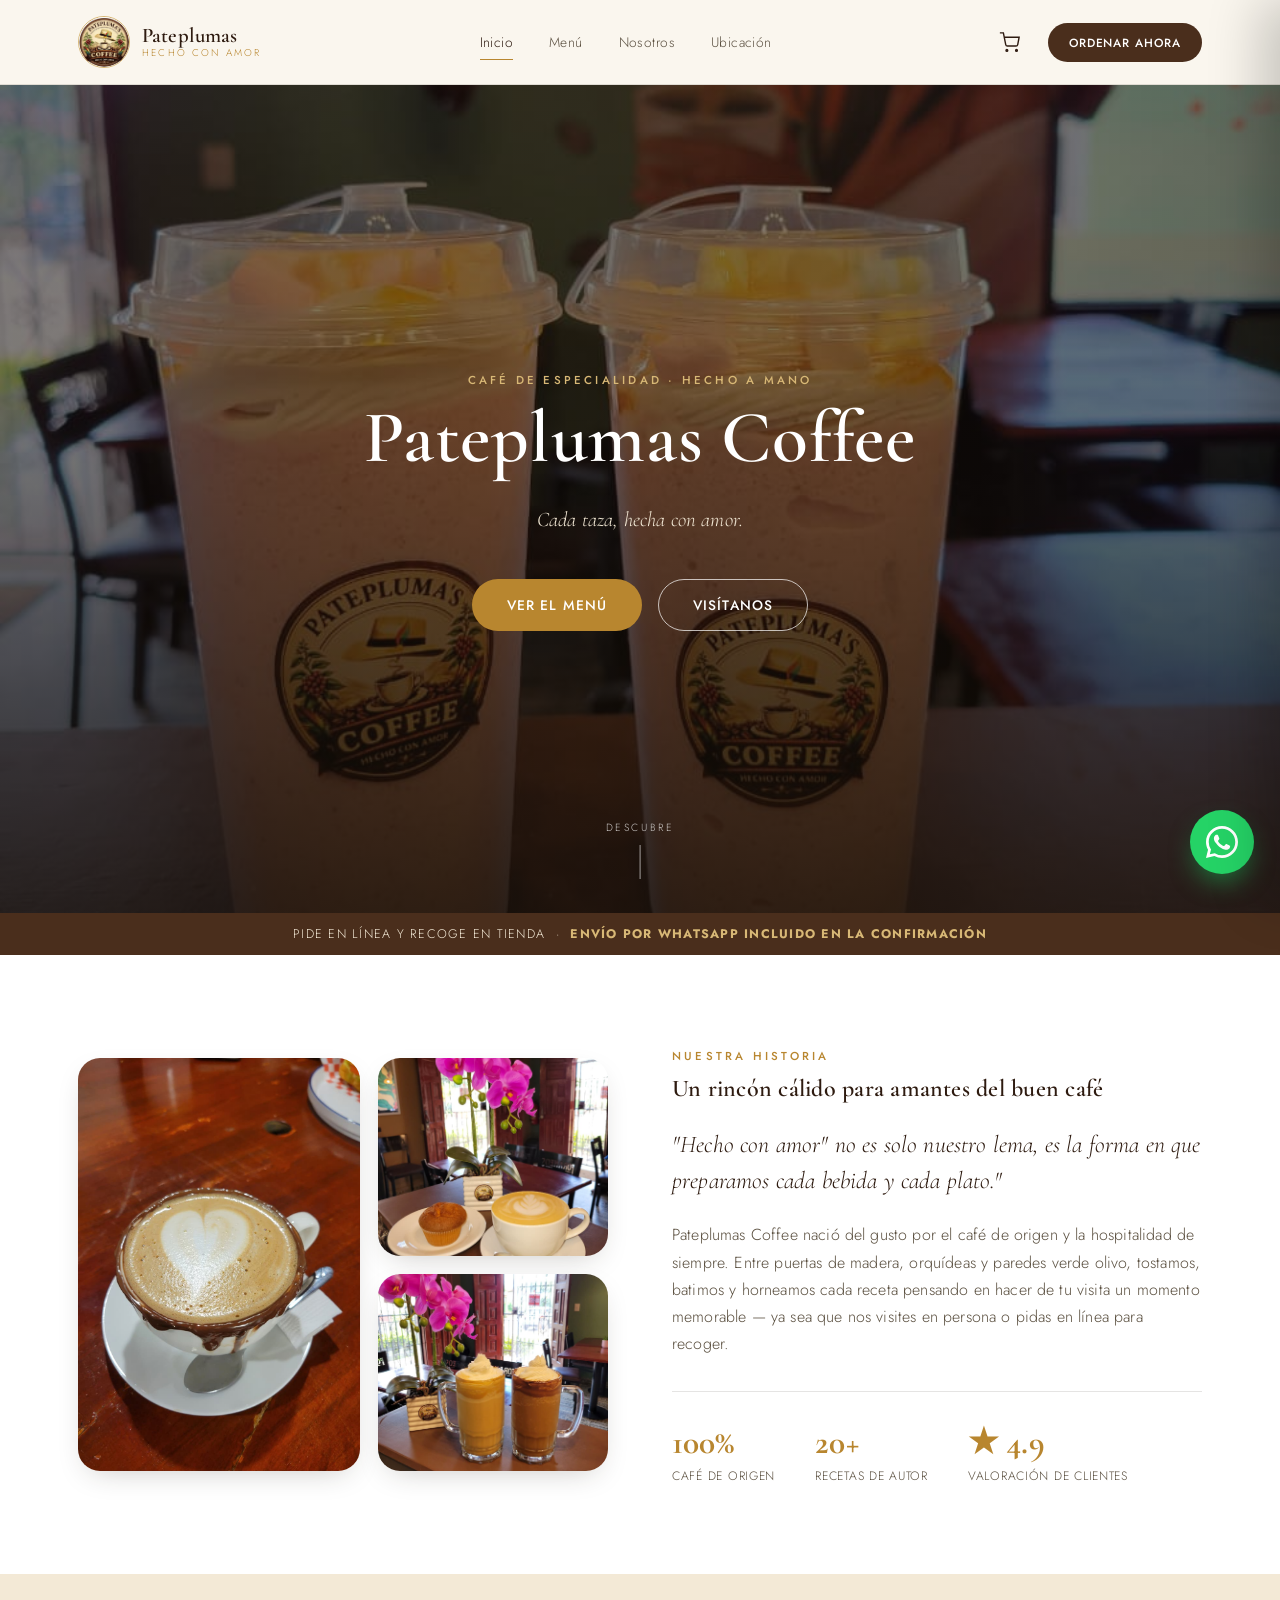
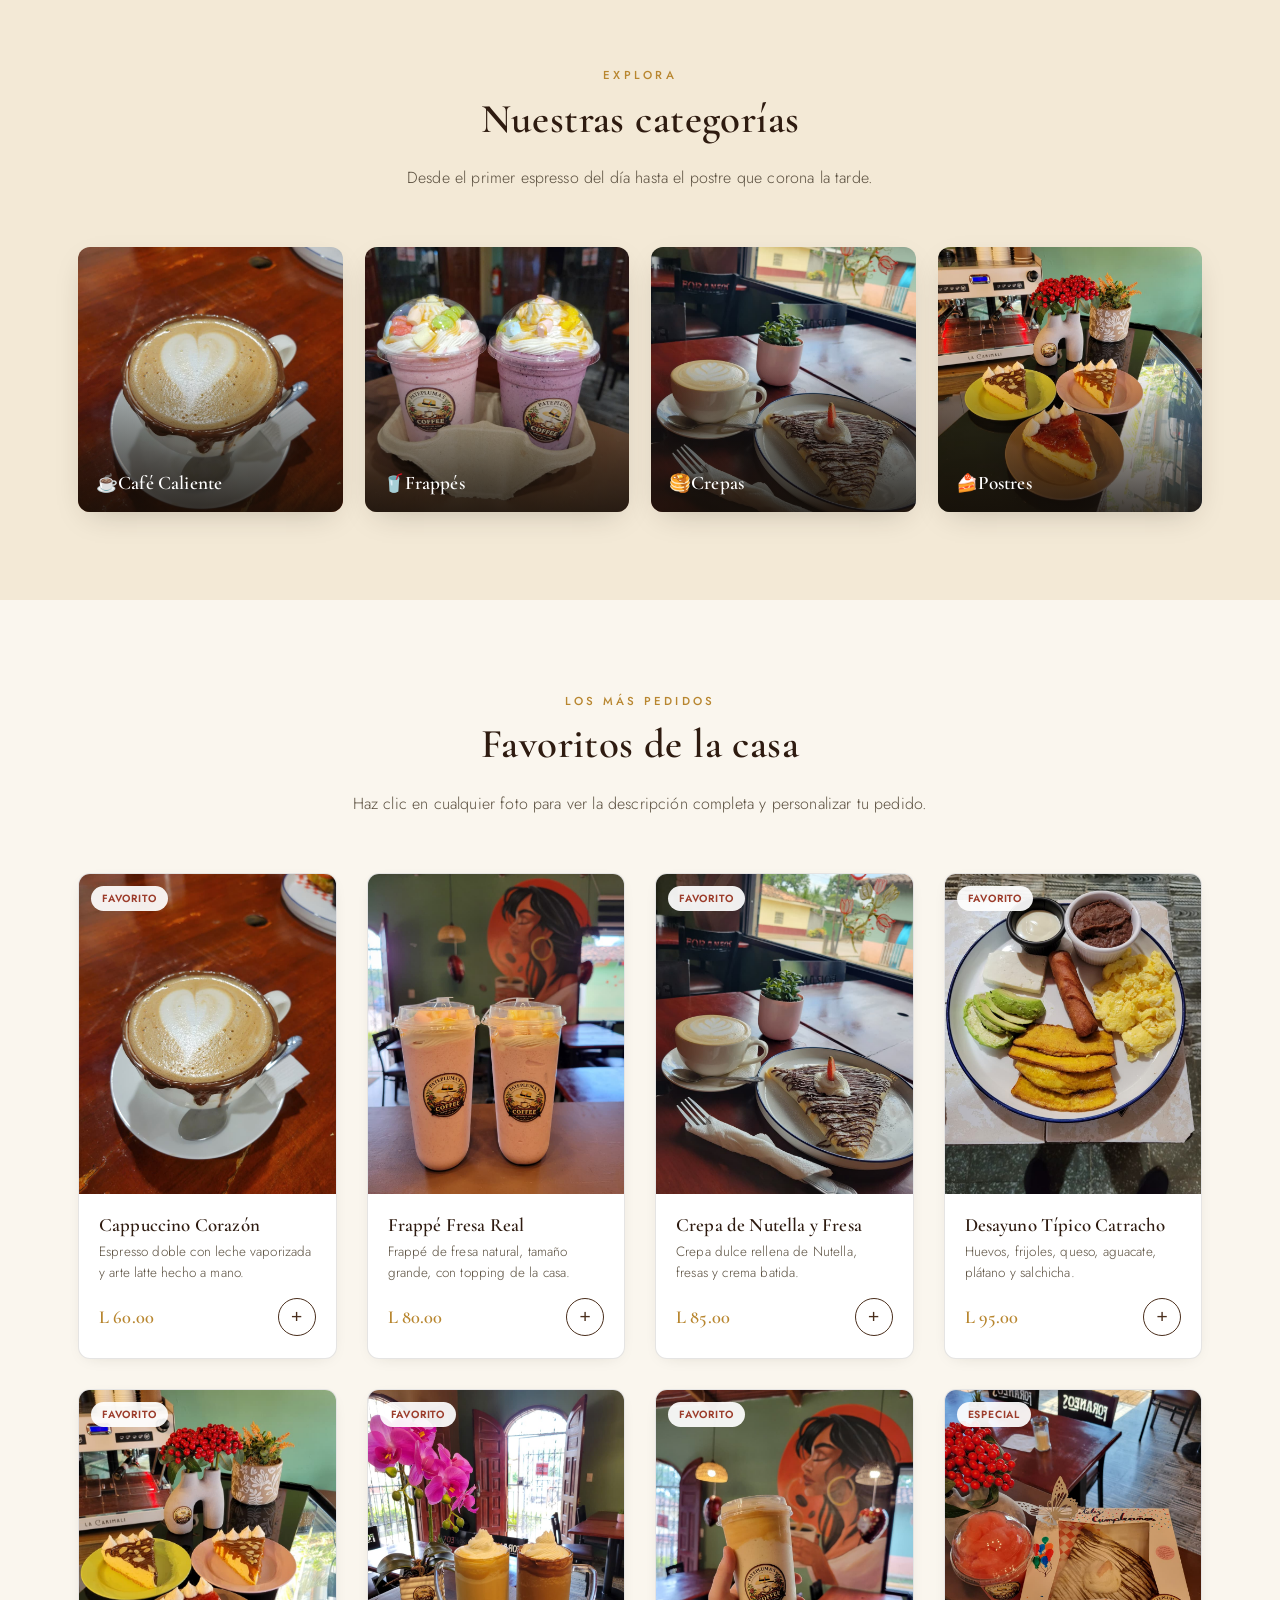
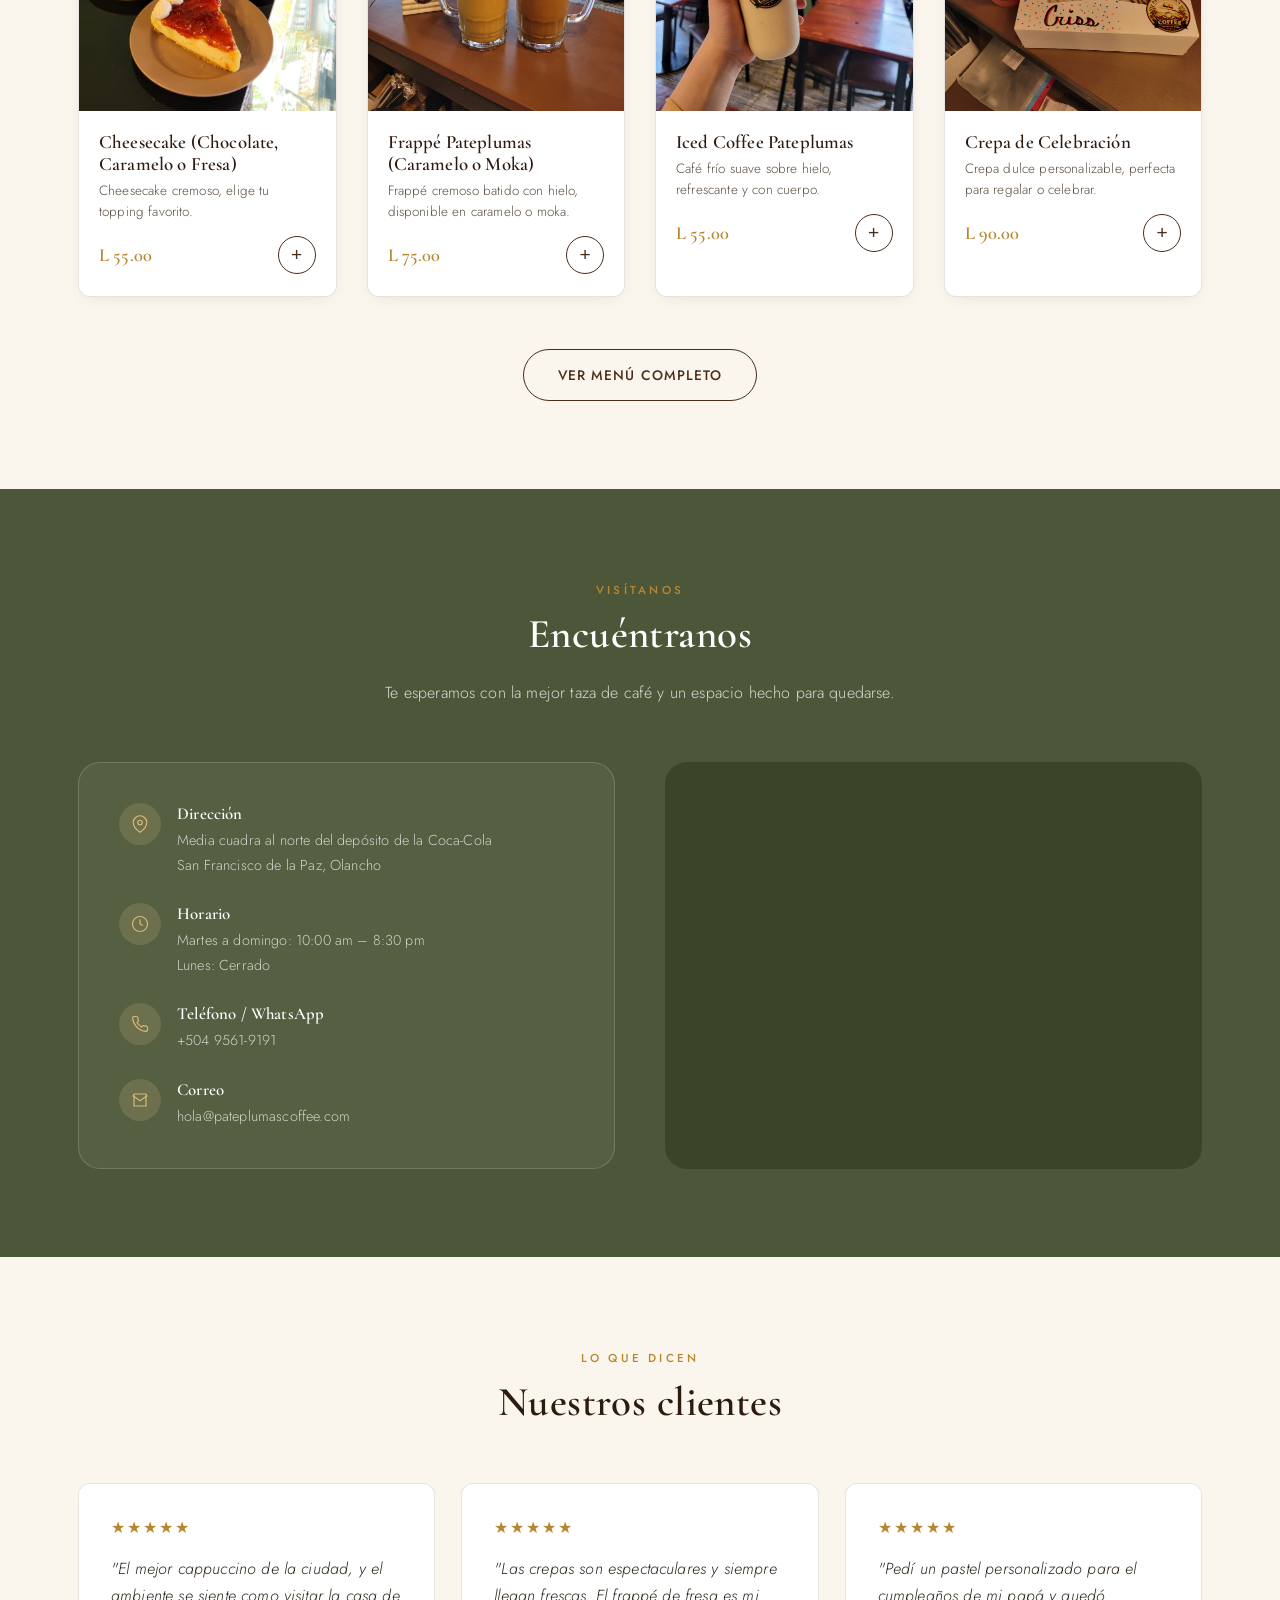
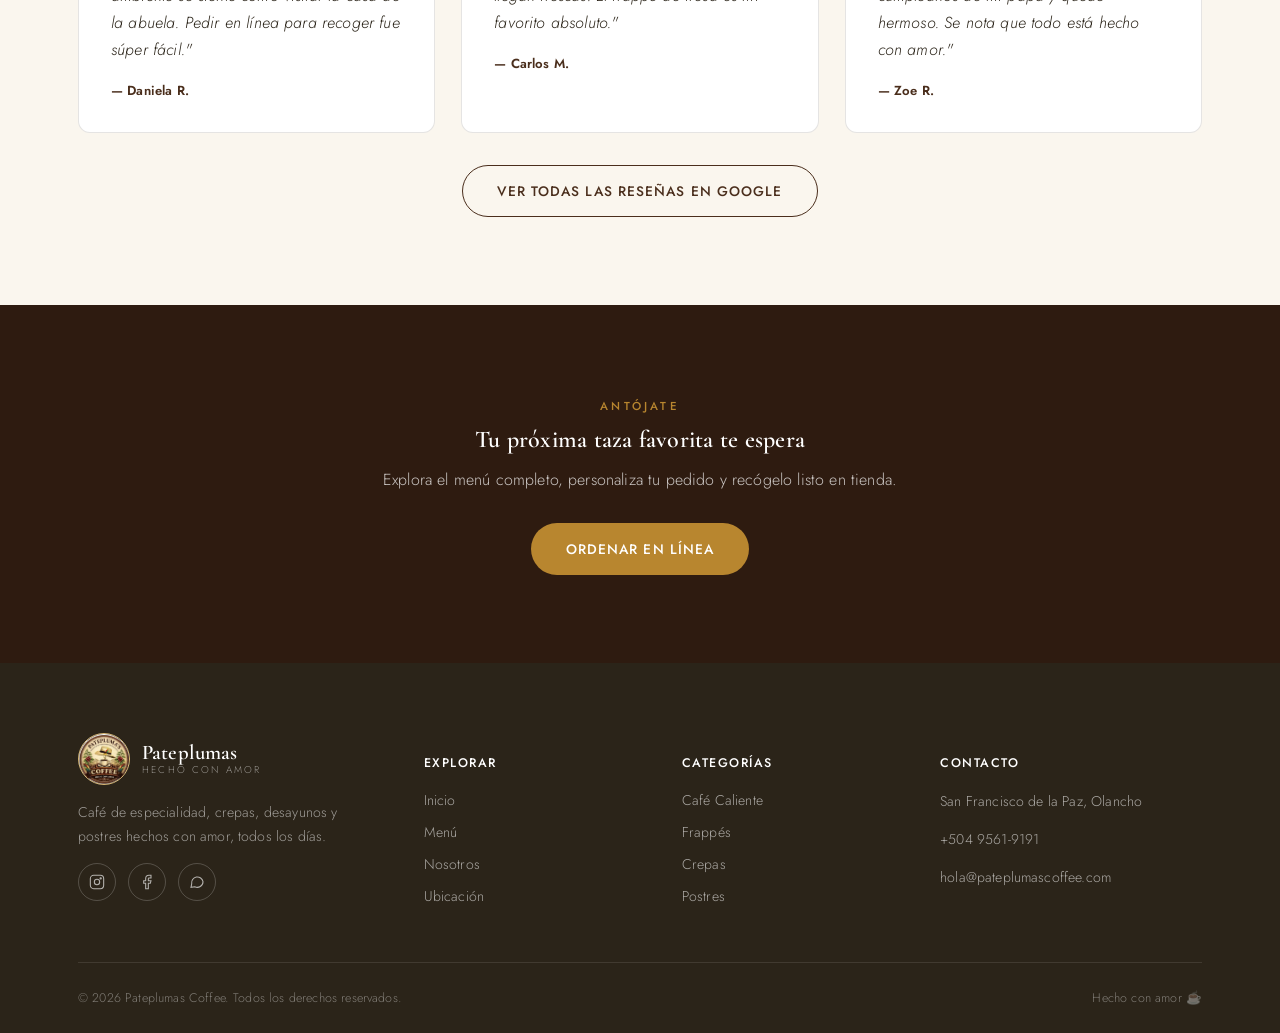
==== commit db40fc57: "Corrige checkout: botón de pedido oculto, quita teléfono, cambia tarjeta por transferencia El panel " ====
--- a/index.html
+++ b/index.html
@@ -141,7 +141,7 @@
       <div class="location-card">
         <div class="info-row">
           <div class="ico"><svg width="18" height="18" viewBox="0 0 24 24" fill="none" stroke="currentColor" stroke-width="1.6"><path d="M21 10c0 7-9 13-9 13s-9-6-9-13a9 9 0 0 1 18 0z"/><circle cx="12" cy="10" r="3"/></svg></div>
-          <div><h4>Dirección</h4><p>1519, dos cuadras al sur del depósito<br/>San Francisco de la Paz, Olancho</p></div>
+          <div><h4>Dirección</h4><p>Media cuadra al norte del depósito de la Coca-Cola<br/>San Francisco de la Paz, Olancho</p></div>
         </div>
         <div class="info-row">
           <div class="ico"><svg width="18" height="18" viewBox="0 0 24 24" fill="none" stroke="currentColor" stroke-width="1.6"><circle cx="12" cy="12" r="10"/><path d="M12 6v6l4 2"/></svg></div>
@@ -317,7 +317,6 @@
       <p style="font-size:0.82rem;margin-bottom:18px">Al enviar, se abrirá WhatsApp con tu pedido completo listo para mandar.</p>
       <form id="details-form">
         <div class="field"><label>Nombre completo</label><input type="text" id="field-name" required /></div>
-        <div class="field"><label>Teléfono</label><input type="tel" id="field-phone" required /></div>
         <div class="field">
           <label>¿Cuándo recoges?</label>
           <select id="field-time" required>
@@ -332,7 +331,7 @@
           <label>Método de pago en tienda</label>
           <select id="field-payment">
             <option value="Efectivo">Efectivo</option>
-            <option value="Tarjeta">Tarjeta</option>
+            <option value="Transferencia">Transferencia</option>
           </select>
         </div>
         <div class="field"><label>Notas especiales (opcional)</label><textarea id="field-notes" placeholder="Ej. mensaje para caja de regalo, alergias, etc."></textarea></div>
--- a/assets/css/style.css
+++ b/assets/css/style.css
@@ -1172,6 +1172,7 @@
 
 .drawer-body {
   flex: 1;
+  min-height: 0;
   overflow-y: auto;
   padding: 20px 26px;
 }
@@ -1284,7 +1285,12 @@
    CHECKOUT FLOW (dentro del drawer)
    ========================================================= */
 .checkout-step { display: none; }
-.checkout-step.active { display: block; }
+.checkout-step.active {
+  display: flex;
+  flex-direction: column;
+  flex: 1;
+  min-height: 0;
+}
 
 .step-back {
   display: inline-flex;
